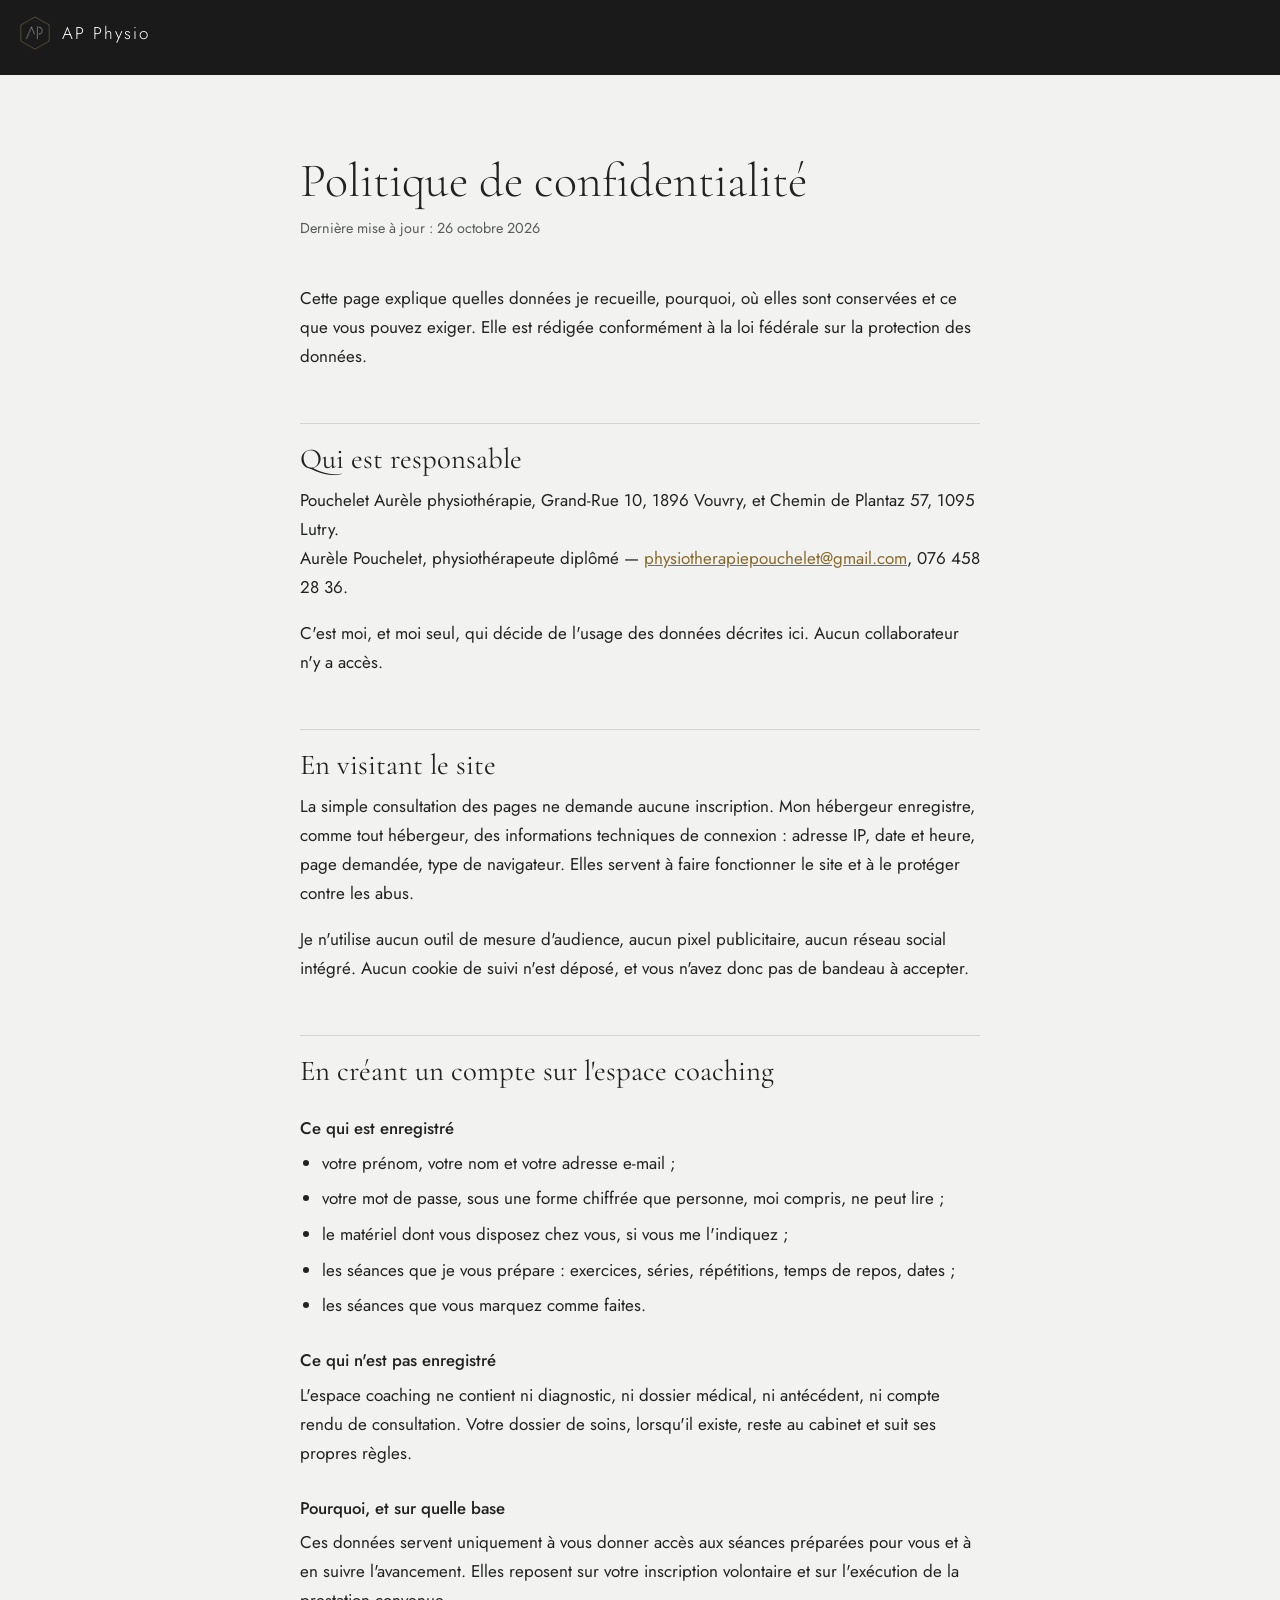
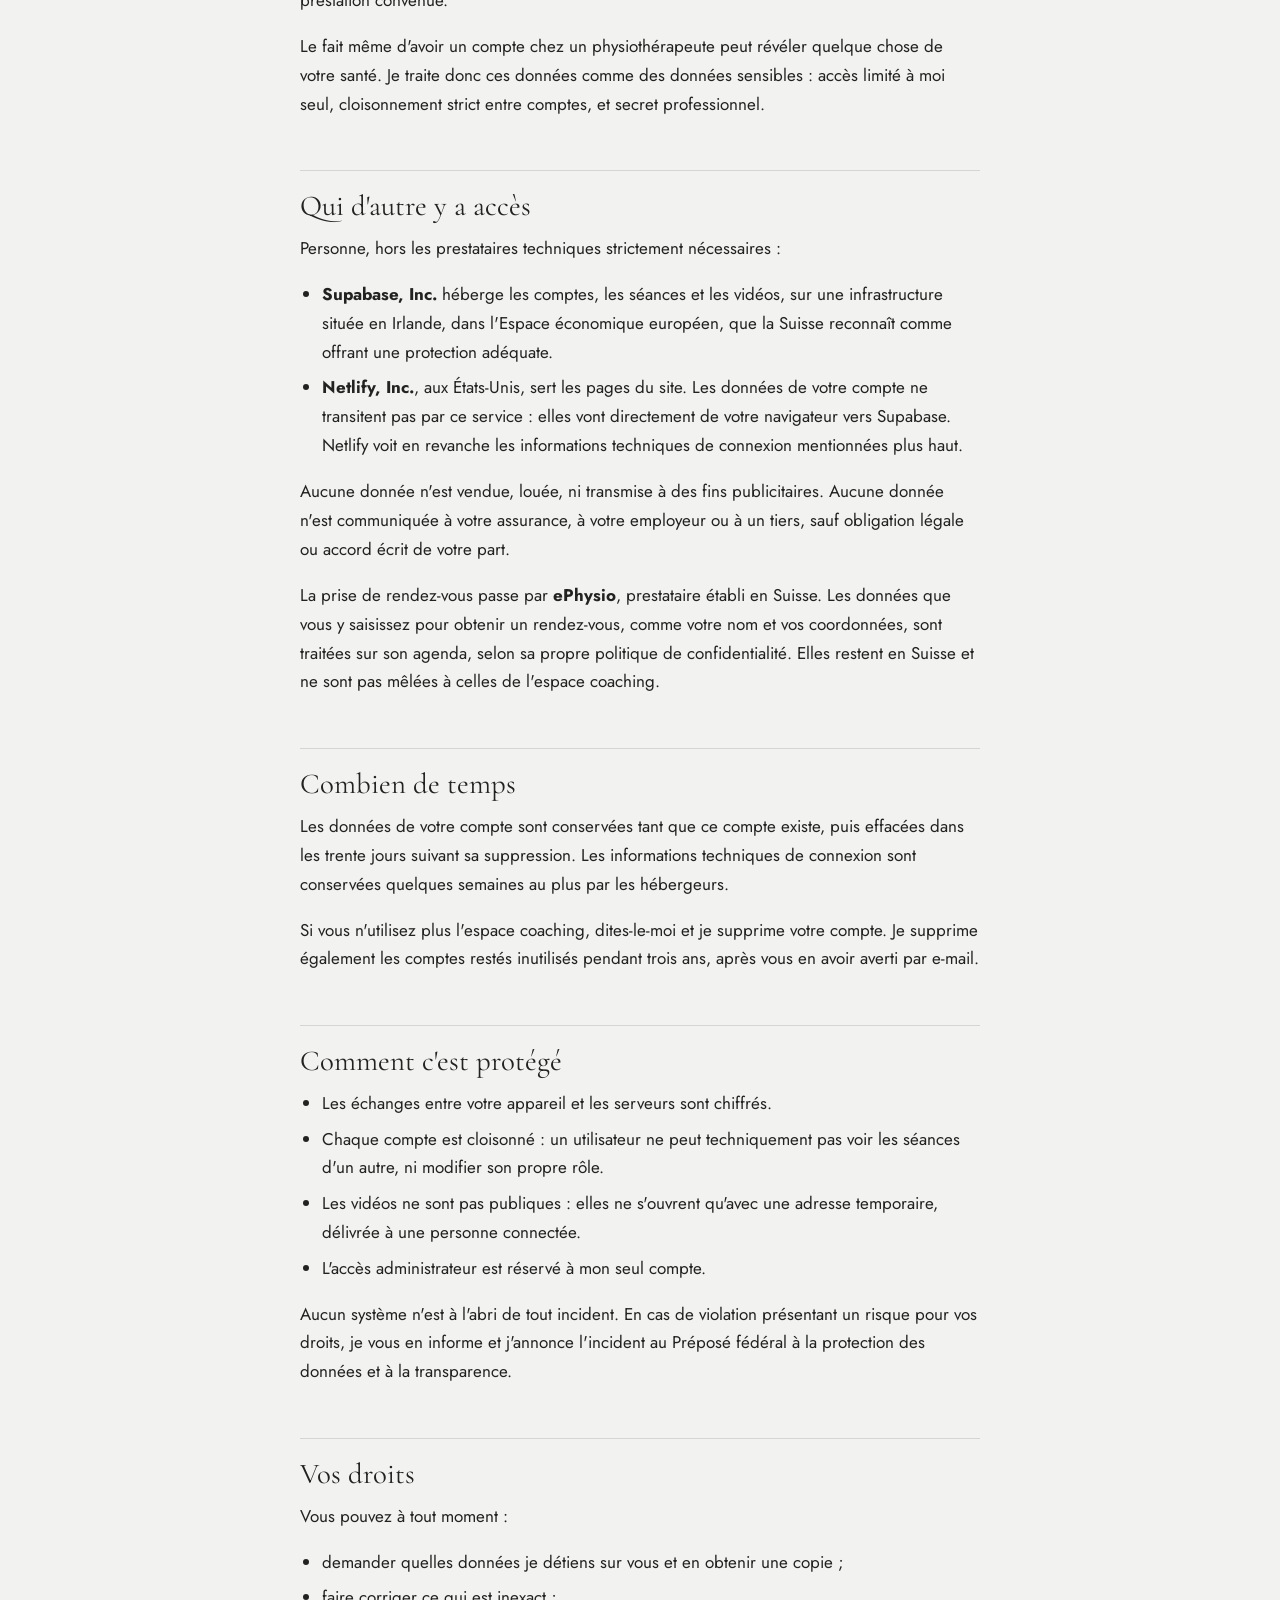
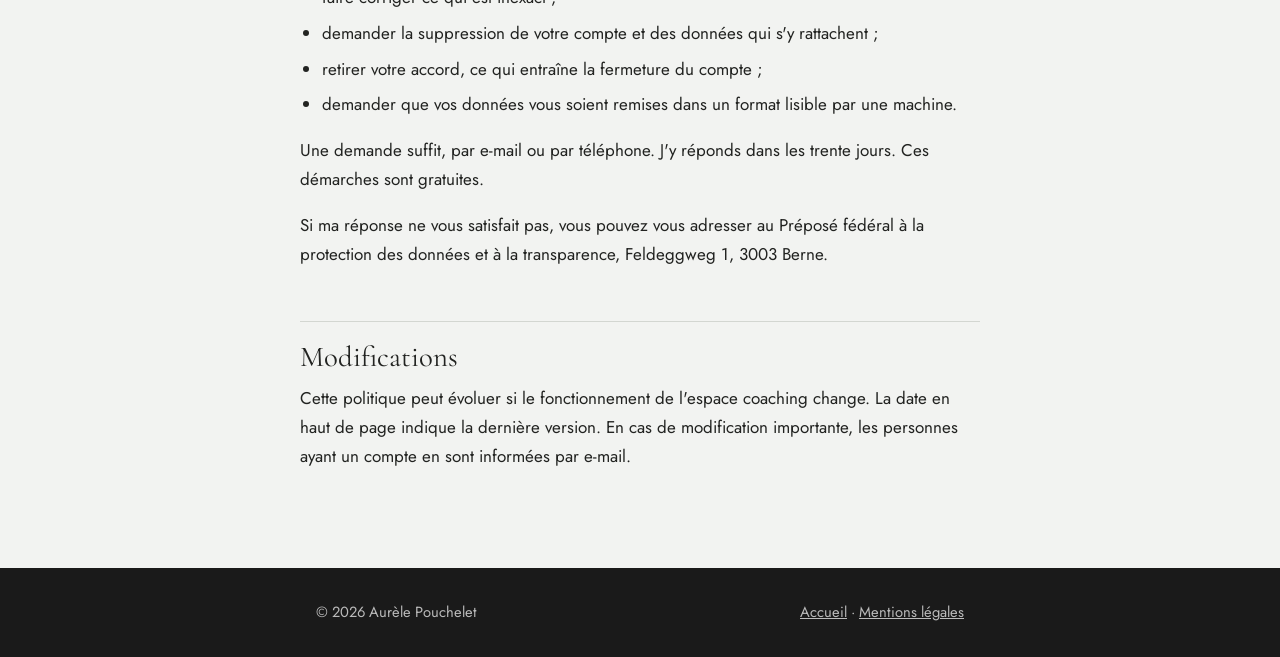
==== confidentialite/index.html @ 03f66639 "Nomme ePhysio comme prestataire de réservation Prestataire établi en Suisse : pas de transfert à l'é" ====
<!doctype html>
<html lang="fr">
<head>
<meta charset="utf-8">
<meta name="viewport" content="width=device-width,initial-scale=1,viewport-fit=cover">
<title>Politique de confidentialité — AP Physio</title>
<meta name="description" content="Comment les données personnelles sont traitées sur ap-physio.ch et dans l'espace coaching.">
<meta name="theme-color" content="#1a1a1a">
<link rel="icon" type="image/png" href="/assets/favicon.png">
<link rel="preconnect" href="https://fonts.googleapis.com">
<link rel="preconnect" href="https://fonts.gstatic.com" crossorigin>
<link rel="stylesheet" href="https://fonts.googleapis.com/css2?family=Cormorant+Garamond:wght@300;400;500&family=Jost:wght@200;300;400;500&display=swap">
<link rel="stylesheet" href="/assets/legal.css">
</head>
<body>

<header class="top">
  <a href="/"><img src="/assets/logo-ap-mini.png" alt="" width="30" height="34"><span>AP Physio</span></a>
</header>

<main>
  <h1>Politique de confidentialité</h1>
  <p class="maj">Dernière mise à jour : 26 octobre 2026</p>

  <p>Cette page explique quelles données je recueille, pourquoi, où elles sont conservées et ce que vous pouvez exiger. Elle est rédigée conformément à la loi fédérale sur la protection des données.</p>

  <h2>Qui est responsable</h2>
  <p>Pouchelet Aurèle physiothérapie, Grand-Rue 10, 1896 Vouvry, et Chemin de Plantaz 57, 1095 Lutry.<br>
  Aurèle Pouchelet, physiothérapeute diplômé — <a href="mailto:physiotherapiepouchelet@gmail.com">physiotherapiepouchelet@gmail.com</a>, 076 458 28 36.</p>
  <p>C'est moi, et moi seul, qui décide de l'usage des données décrites ici. Aucun collaborateur n'y a accès.</p>

  <h2>En visitant le site</h2>
  <p>La simple consultation des pages ne demande aucune inscription. Mon hébergeur enregistre, comme tout hébergeur, des informations techniques de connexion : adresse IP, date et heure, page demandée, type de navigateur. Elles servent à faire fonctionner le site et à le protéger contre les abus.</p>
  <p>Je n'utilise aucun outil de mesure d'audience, aucun pixel publicitaire, aucun réseau social intégré. Aucun cookie de suivi n'est déposé, et vous n'avez donc pas de bandeau à accepter.</p>

  <h2>En créant un compte sur l'espace coaching</h2>
  <h3>Ce qui est enregistré</h3>
  <ul>
    <li>votre prénom, votre nom et votre adresse e-mail ;</li>
    <li>votre mot de passe, sous une forme chiffrée que personne, moi compris, ne peut lire ;</li>
    <li>le matériel dont vous disposez chez vous, si vous me l'indiquez ;</li>
    <li>les séances que je vous prépare : exercices, séries, répétitions, temps de repos, dates ;</li>
    <li>les séances que vous marquez comme faites.</li>
  </ul>
  <h3>Ce qui n'est pas enregistré</h3>
  <p>L'espace coaching ne contient ni diagnostic, ni dossier médical, ni antécédent, ni compte rendu de consultation. Votre dossier de soins, lorsqu'il existe, reste au cabinet et suit ses propres règles.</p>
  <h3>Pourquoi, et sur quelle base</h3>
  <p>Ces données servent uniquement à vous donner accès aux séances préparées pour vous et à en suivre l'avancement. Elles reposent sur votre inscription volontaire et sur l'exécution de la prestation convenue.</p>
  <p>Le fait même d'avoir un compte chez un physiothérapeute peut révéler quelque chose de votre santé. Je traite donc ces données comme des données sensibles : accès limité à moi seul, cloisonnement strict entre comptes, et secret professionnel.</p>

  <h2>Qui d'autre y a accès</h2>
  <p>Personne, hors les prestataires techniques strictement nécessaires :</p>
  <ul>
    <li><strong>Supabase, Inc.</strong> héberge les comptes, les séances et les vidéos, sur une infrastructure située en Irlande, dans l'Espace économique européen, que la Suisse reconnaît comme offrant une protection adéquate.</li>
    <li><strong>Netlify, Inc.</strong>, aux États-Unis, sert les pages du site. Les données de votre compte ne transitent pas par ce service : elles vont directement de votre navigateur vers Supabase. Netlify voit en revanche les informations techniques de connexion mentionnées plus haut.</li>
  </ul>
  <p>Aucune donnée n'est vendue, louée, ni transmise à des fins publicitaires. Aucune donnée n'est communiquée à votre assurance, à votre employeur ou à un tiers, sauf obligation légale ou accord écrit de votre part.</p>
  <p>La prise de rendez-vous passe par <strong>ePhysio</strong>, prestataire établi en Suisse. Les données que vous y saisissez pour obtenir un rendez-vous, comme votre nom et vos coordonnées, sont traitées sur son agenda, selon sa propre politique de confidentialité. Elles restent en Suisse et ne sont pas mêlées à celles de l'espace coaching.</p>

  <h2>Combien de temps</h2>
  <p>Les données de votre compte sont conservées tant que ce compte existe, puis effacées dans les trente jours suivant sa suppression. Les informations techniques de connexion sont conservées quelques semaines au plus par les hébergeurs.</p>
  <p>Si vous n'utilisez plus l'espace coaching, dites-le-moi et je supprime votre compte. Je supprime également les comptes restés inutilisés pendant trois ans, après vous en avoir averti par e-mail.</p>

  <h2>Comment c'est protégé</h2>
  <ul>
    <li>Les échanges entre votre appareil et les serveurs sont chiffrés.</li>
    <li>Chaque compte est cloisonné : un utilisateur ne peut techniquement pas voir les séances d'un autre, ni modifier son propre rôle.</li>
    <li>Les vidéos ne sont pas publiques : elles ne s'ouvrent qu'avec une adresse temporaire, délivrée à une personne connectée.</li>
    <li>L'accès administrateur est réservé à mon seul compte.</li>
  </ul>
  <p>Aucun système n'est à l'abri de tout incident. En cas de violation présentant un risque pour vos droits, je vous en informe et j'annonce l'incident au Préposé fédéral à la protection des données et à la transparence.</p>

  <h2>Vos droits</h2>
  <p>Vous pouvez à tout moment :</p>
  <ul>
    <li>demander quelles données je détiens sur vous et en obtenir une copie ;</li>
    <li>faire corriger ce qui est inexact ;</li>
    <li>demander la suppression de votre compte et des données qui s'y rattachent ;</li>
    <li>retirer votre accord, ce qui entraîne la fermeture du compte ;</li>
    <li>demander que vos données vous soient remises dans un format lisible par une machine.</li>
  </ul>
  <p>Une demande suffit, par e-mail ou par téléphone. J'y réponds dans les trente jours. Ces démarches sont gratuites.</p>
  <p>Si ma réponse ne vous satisfait pas, vous pouvez vous adresser au Préposé fédéral à la protection des données et à la transparence, Feldeggweg 1, 3003 Berne.</p>

  <h2>Modifications</h2>
  <p>Cette politique peut évoluer si le fonctionnement de l'espace coaching change. La date en haut de page indique la dernière version. En cas de modification importante, les personnes ayant un compte en sont informées par e-mail.</p>
</main>

<footer>
  <div class="wrap">
    <span>© 2026 Aurèle Pouchelet</span>
    <span><a href="/">Accueil</a> · <a href="/mentions-legales/">Mentions légales</a></span>
  </div>
</footer>

</body>
</html>
---- assets/legal.css ----
/* Pages légales : même identité que le site, mise en page d'un document
   qui se lit en continu plutôt que d'une page de présentation. */
:root {
  --ink: #1a1a1a;
  --gold: #c9a45c;
  --gold-text: #8a6a2b;
  --paper: #f2f3f1;
  --text: #222321;
  --muted: #595c57;
  --line: #d3d6d1;
  --font: 'Jost', Futura, 'Century Gothic', 'Trebuchet MS', sans-serif;
  --display: 'Cormorant Garamond', 'Iowan Old Style', Garamond, 'Times New Roman', serif;
  --gutter-l: max(20px, env(safe-area-inset-left, 0px));
  --gutter-r: max(20px, env(safe-area-inset-right, 0px));
  color-scheme: light;
}
* { box-sizing: border-box; }
body {
  margin: 0; background: var(--paper); color: var(--text);
  font-family: var(--font); font-size: 1.0625rem; line-height: 1.7;
  -webkit-font-smoothing: antialiased;
}
img { max-width: 100%; display: block; }
a { color: var(--gold-text); }
a:focus-visible { outline: 2px solid var(--gold); outline-offset: 4px; }

.top {
  background: var(--ink); color: #fff;
  padding-top: calc(16px + env(safe-area-inset-top, 0px)); padding-bottom: 16px;
  padding-left: var(--gutter-l); padding-right: var(--gutter-r);
}
.top a { display: inline-flex; align-items: center; gap: 12px; color: #fff;
  text-decoration: none; font-weight: 300; letter-spacing: .12em; }
.top img { width: 30px; }

main {
  width: 100%; max-width: 72ch; margin-inline: auto;
  padding-left: var(--gutter-l); padding-right: var(--gutter-r);
  padding-block: clamp(40px, 7vw, 80px);
}
h1 { font-family: var(--display); font-weight: 300; font-size: clamp(2.1rem, 6vw, 3rem);
  line-height: 1.1; margin: 0 0 8px; text-wrap: balance; }
.maj { color: var(--muted); font-size: .9rem; margin: 0 0 clamp(28px, 5vw, 44px); }
h2 { font-family: var(--display); font-weight: 400; font-size: clamp(1.4rem, 3.2vw, 1.8rem);
  line-height: 1.2; margin: clamp(36px, 5vw, 52px) 0 10px; text-wrap: balance;
  padding-top: 18px; border-top: 1px solid var(--line); }
h3 { font-size: 1.05rem; font-weight: 500; margin: 26px 0 6px; }
p, ul, ol { margin: 0 0 1em; }
ul, ol { padding-left: 1.3em; }
li { margin-bottom: .4em; }
dl.ident { display: grid; grid-template-columns: minmax(0, 13rem) minmax(0, 1fr);
  gap: 10px 24px; margin: 0 0 1em; }
dl.ident dt { color: var(--muted); font-size: .9rem; }
dl.ident dd { margin: 0; }
@media (max-width: 560px) { dl.ident { grid-template-columns: minmax(0, 1fr); gap: 2px 0; }
  dl.ident dd { margin-bottom: 12px; } }
.note { border-left: 2px solid var(--gold); padding: 2px 0 2px 18px; color: var(--muted); }

footer { background: var(--ink); color: rgba(255,255,255,.7);
  padding-block: 32px; padding-bottom: calc(32px + env(safe-area-inset-bottom, 0px));
  padding-left: var(--gutter-l); padding-right: var(--gutter-r); font-size: .92rem; }
footer .wrap { width: 100%; max-width: 72ch; margin-inline: auto;
  display: flex; gap: 16px; flex-wrap: wrap; justify-content: space-between; }
footer a { color: rgba(255,255,255,.7); }
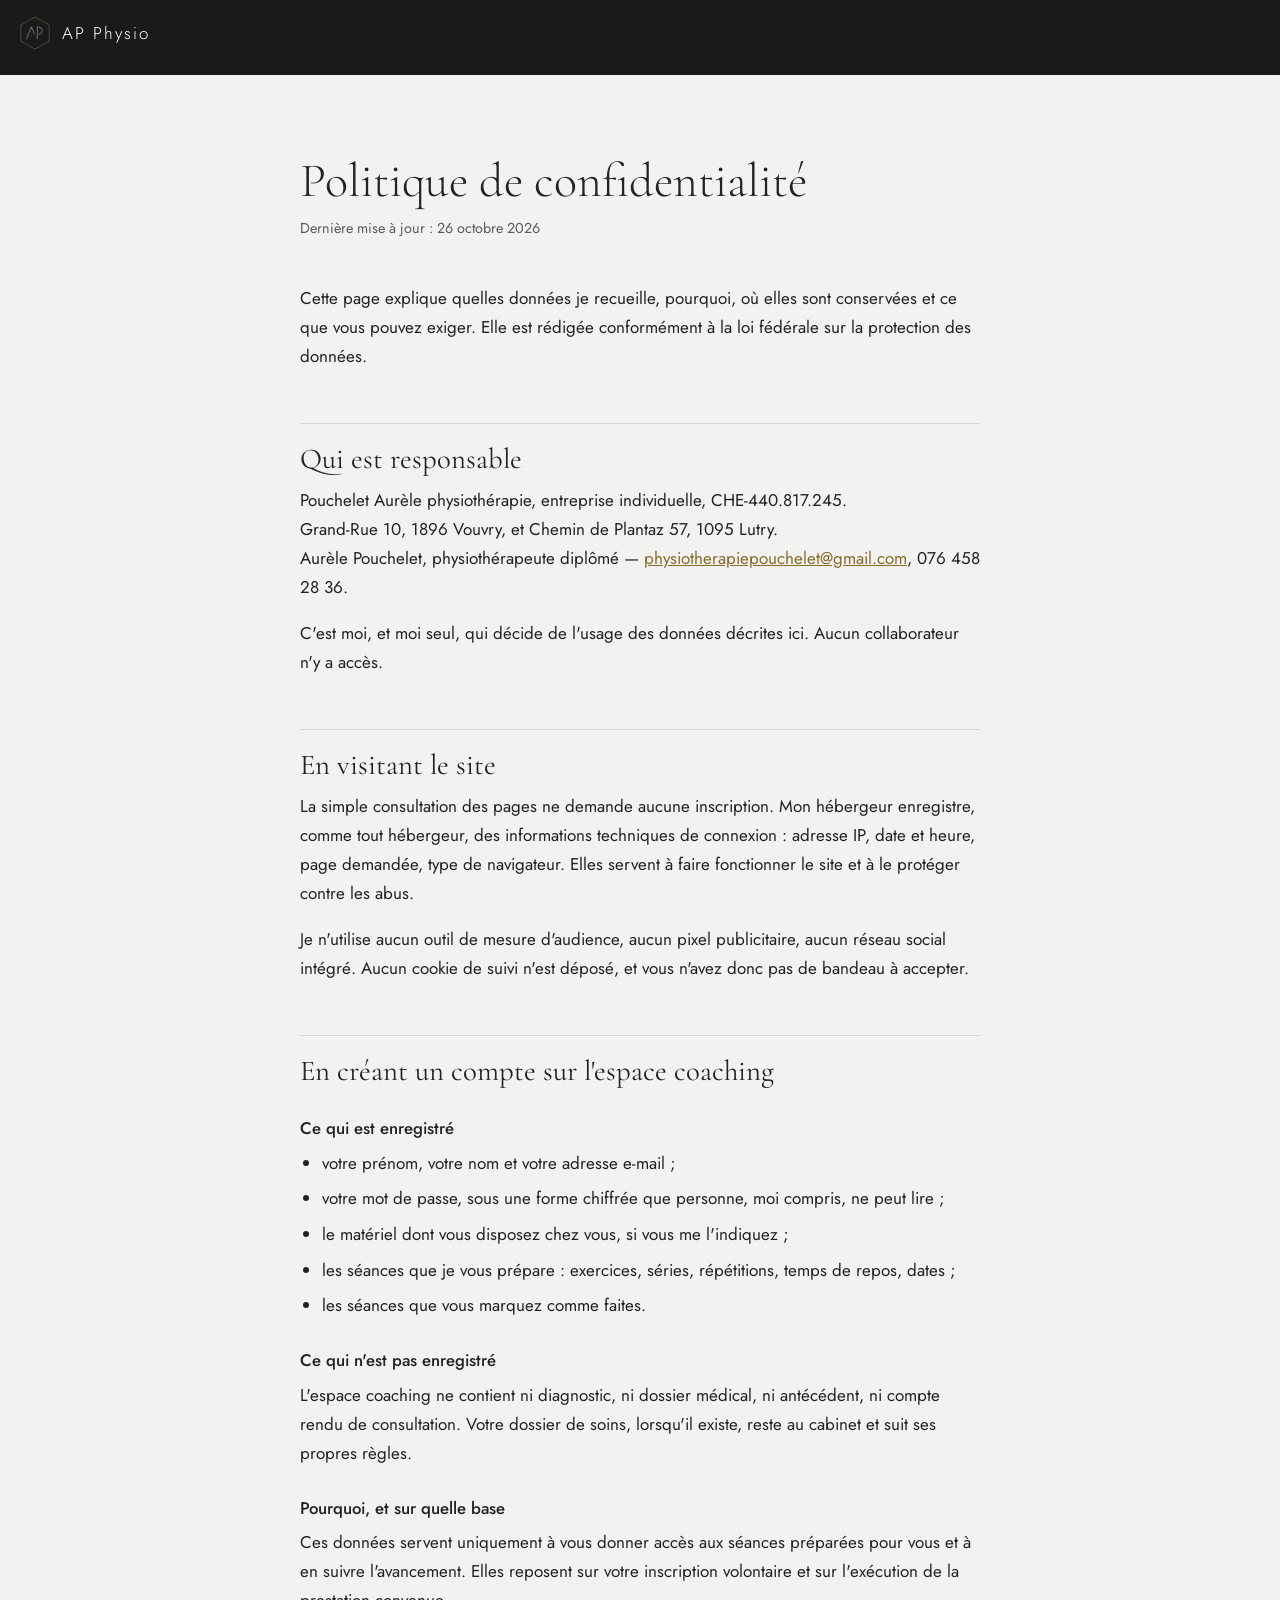
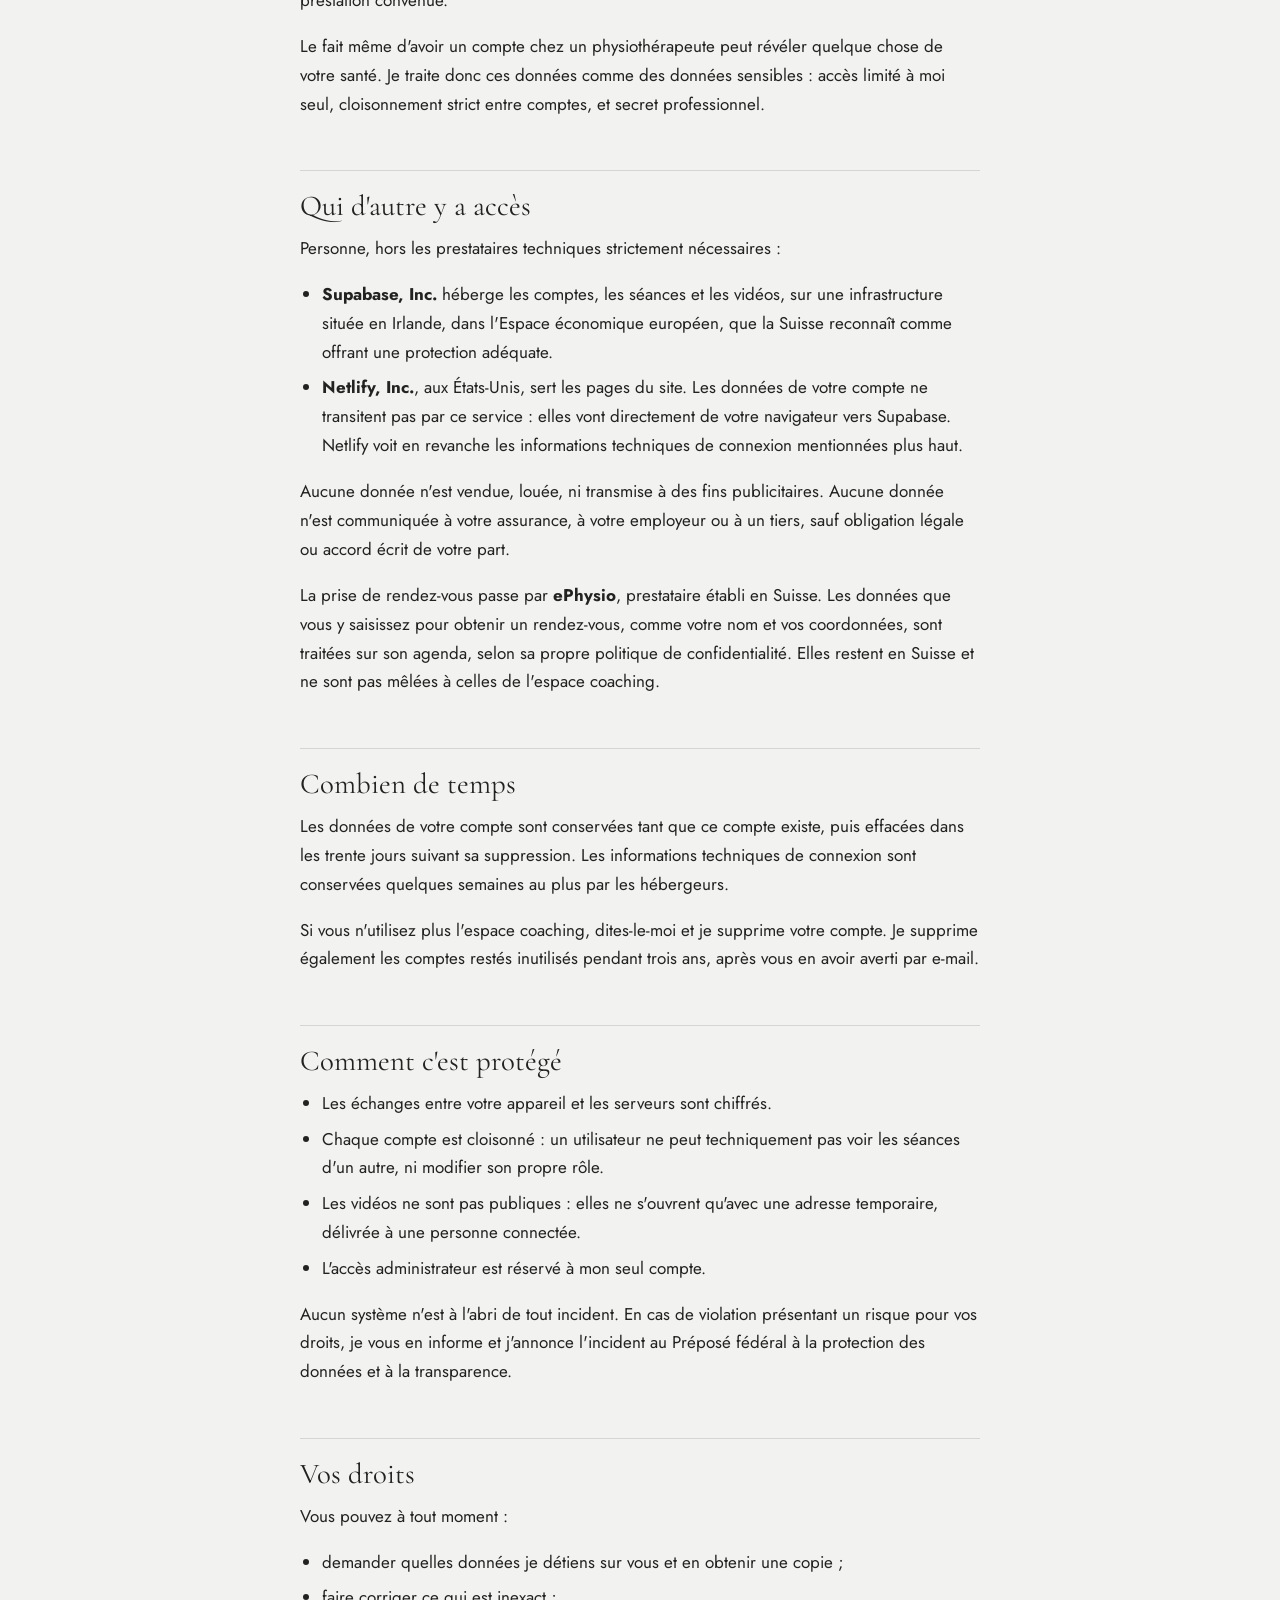
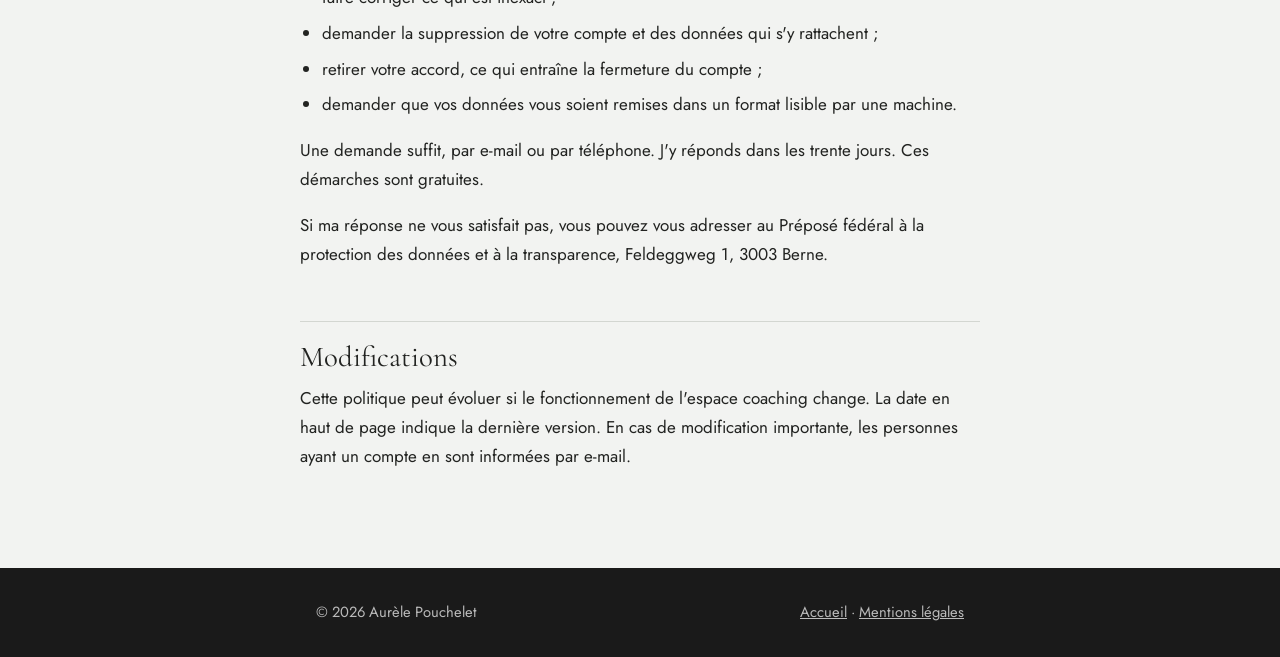
==== commit b6131740: "Ajoute la forme juridique et le numéro IDE Entreprise individuelle, CHE-440.817.245, dans les mentio" ====
--- a/confidentialite/index.html
+++ b/confidentialite/index.html
@@ -25,7 +25,8 @@
   <p>Cette page explique quelles données je recueille, pourquoi, où elles sont conservées et ce que vous pouvez exiger. Elle est rédigée conformément à la loi fédérale sur la protection des données.</p>
 
   <h2>Qui est responsable</h2>
-  <p>Pouchelet Aurèle physiothérapie, Grand-Rue 10, 1896 Vouvry, et Chemin de Plantaz 57, 1095 Lutry.<br>
+  <p>Pouchelet Aurèle physiothérapie, entreprise individuelle, CHE-440.817.245.<br>
+  Grand-Rue 10, 1896 Vouvry, et Chemin de Plantaz 57, 1095 Lutry.<br>
   Aurèle Pouchelet, physiothérapeute diplômé — <a href="mailto:physiotherapiepouchelet@gmail.com">physiotherapiepouchelet@gmail.com</a>, 076 458 28 36.</p>
   <p>C'est moi, et moi seul, qui décide de l'usage des données décrites ici. Aucun collaborateur n'y a accès.</p>
 
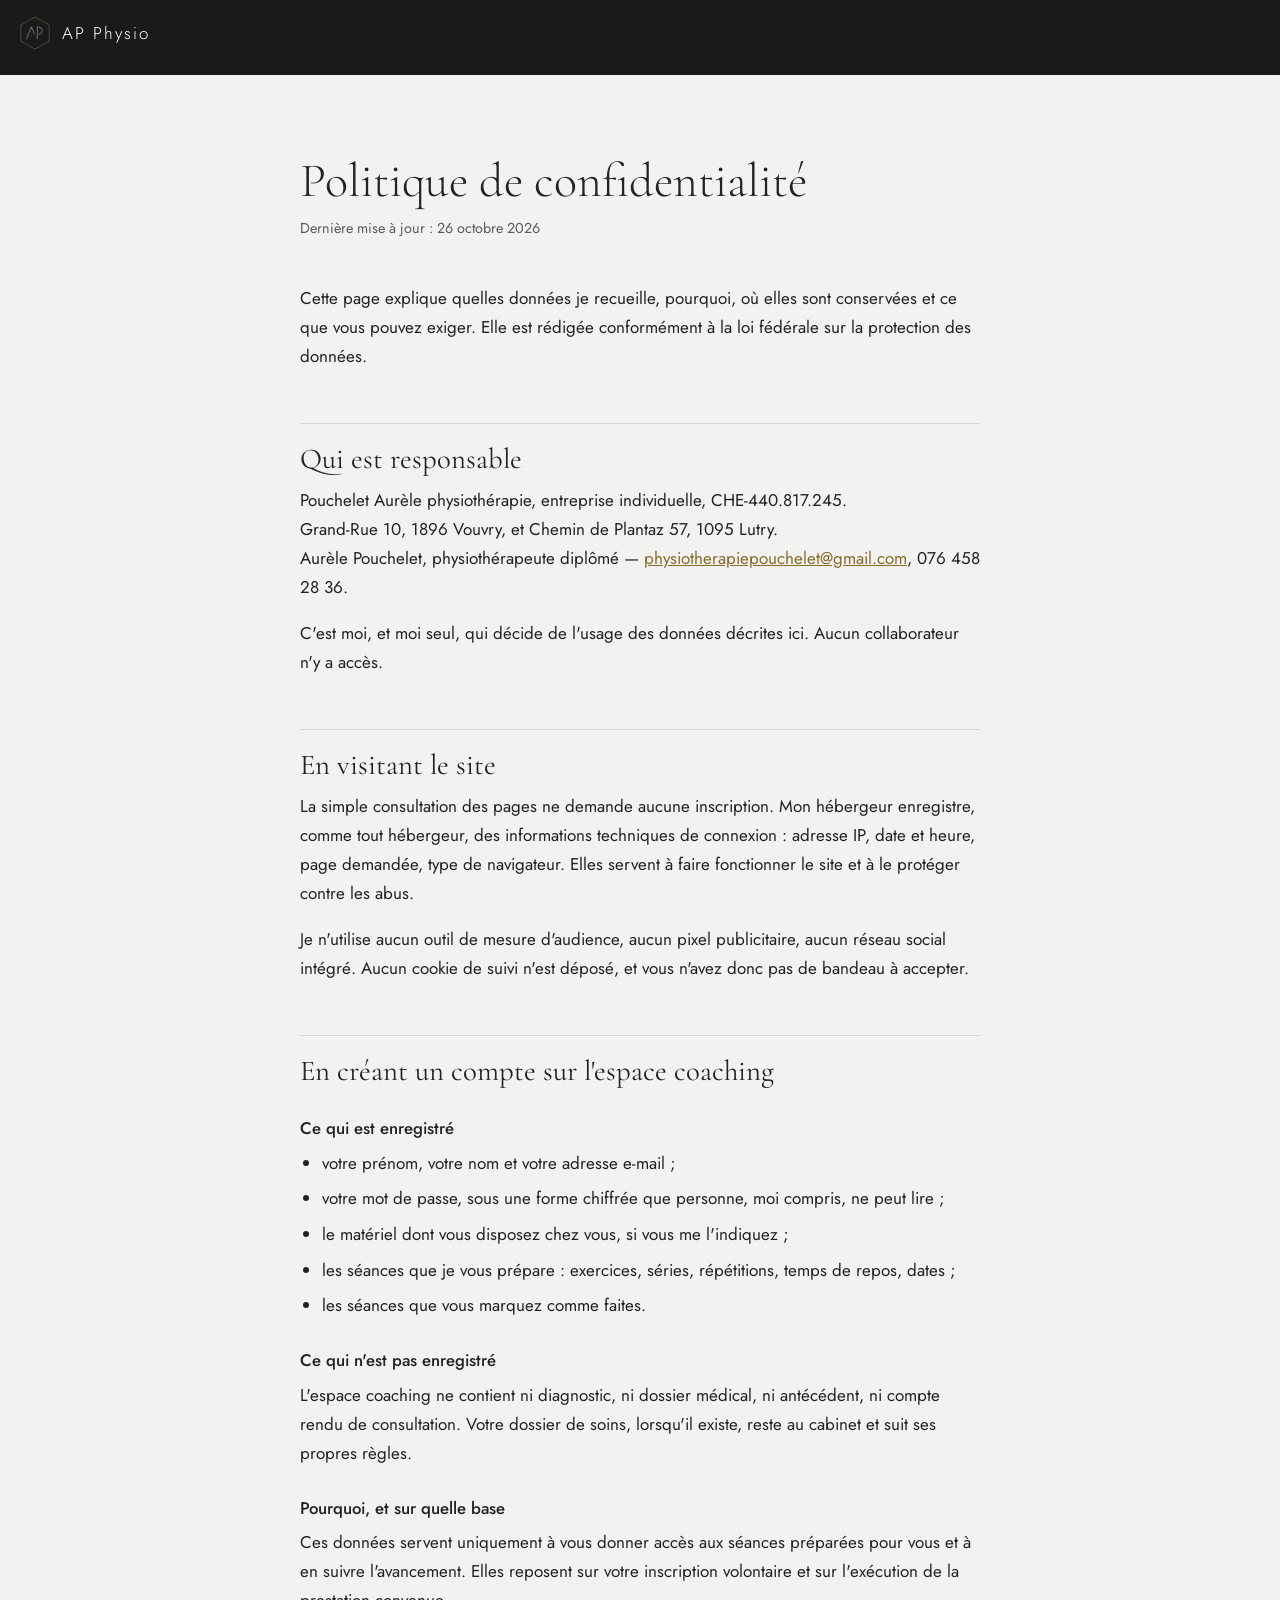
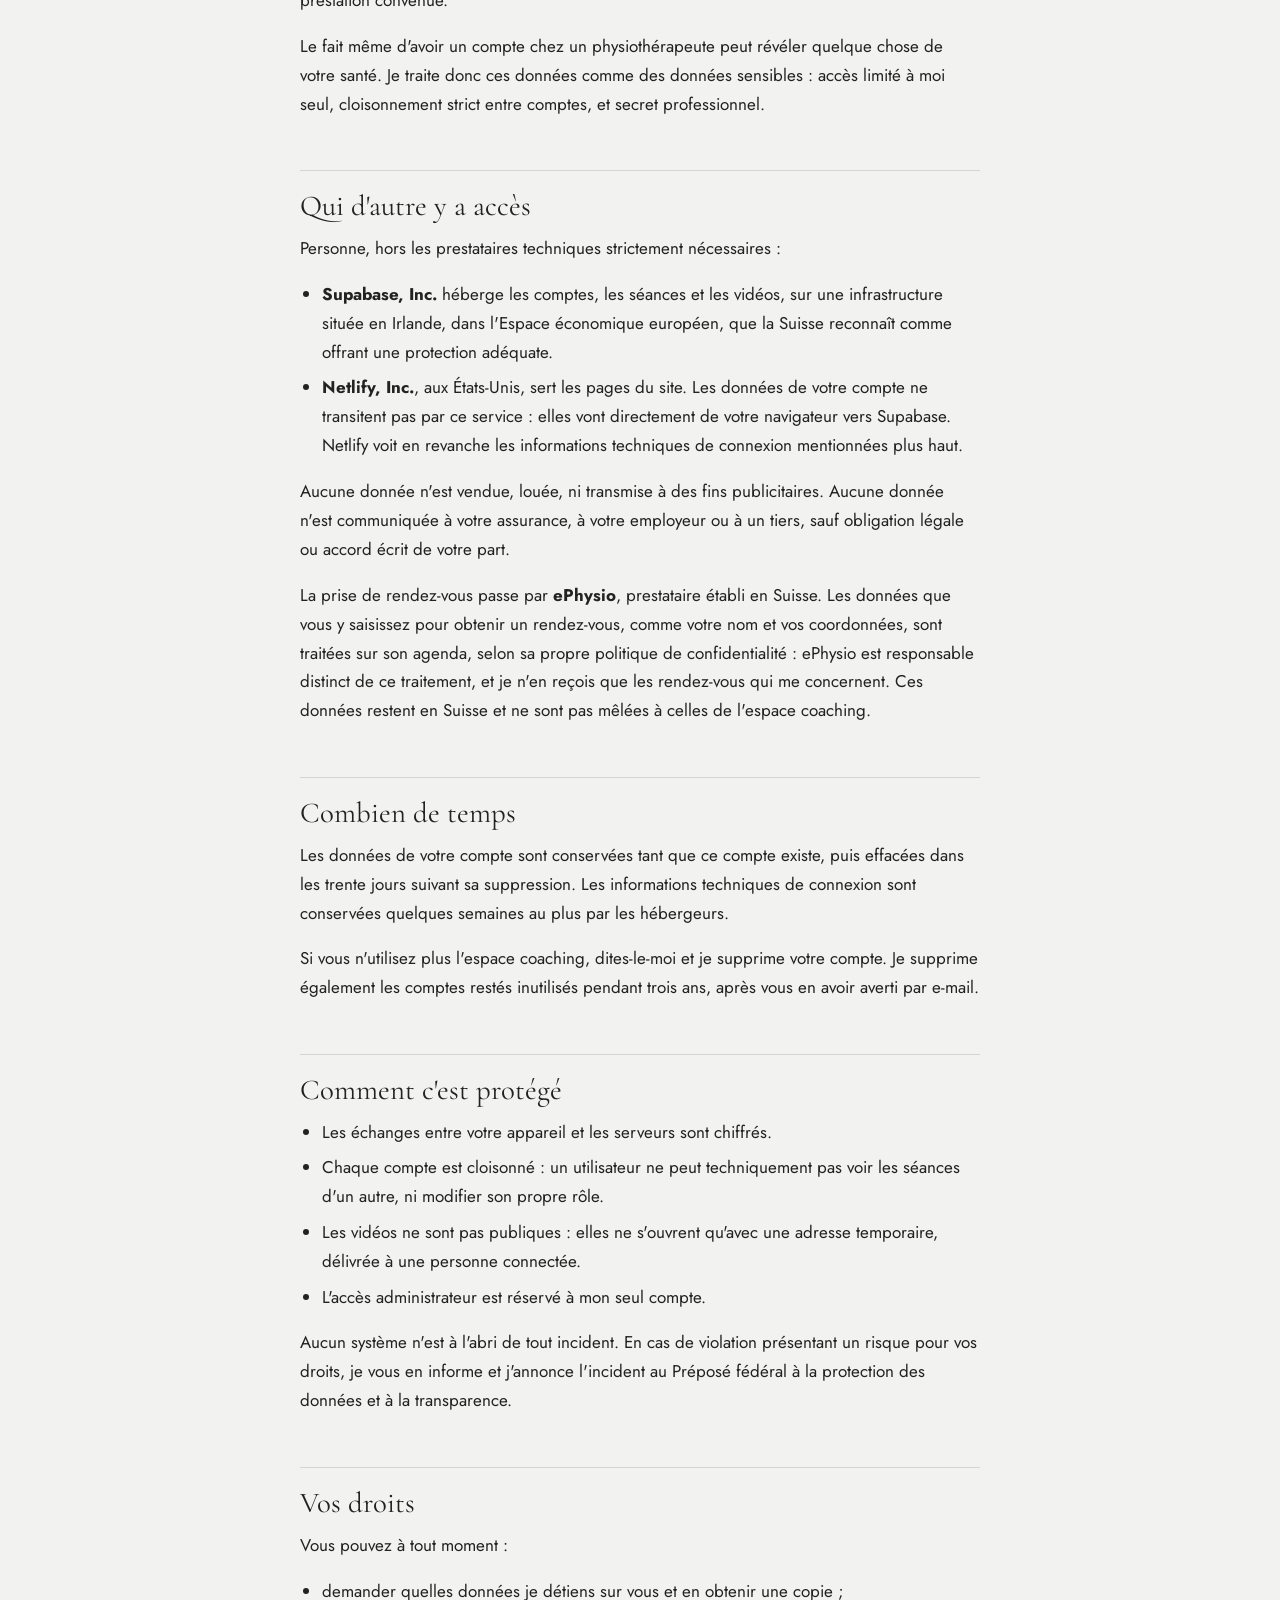
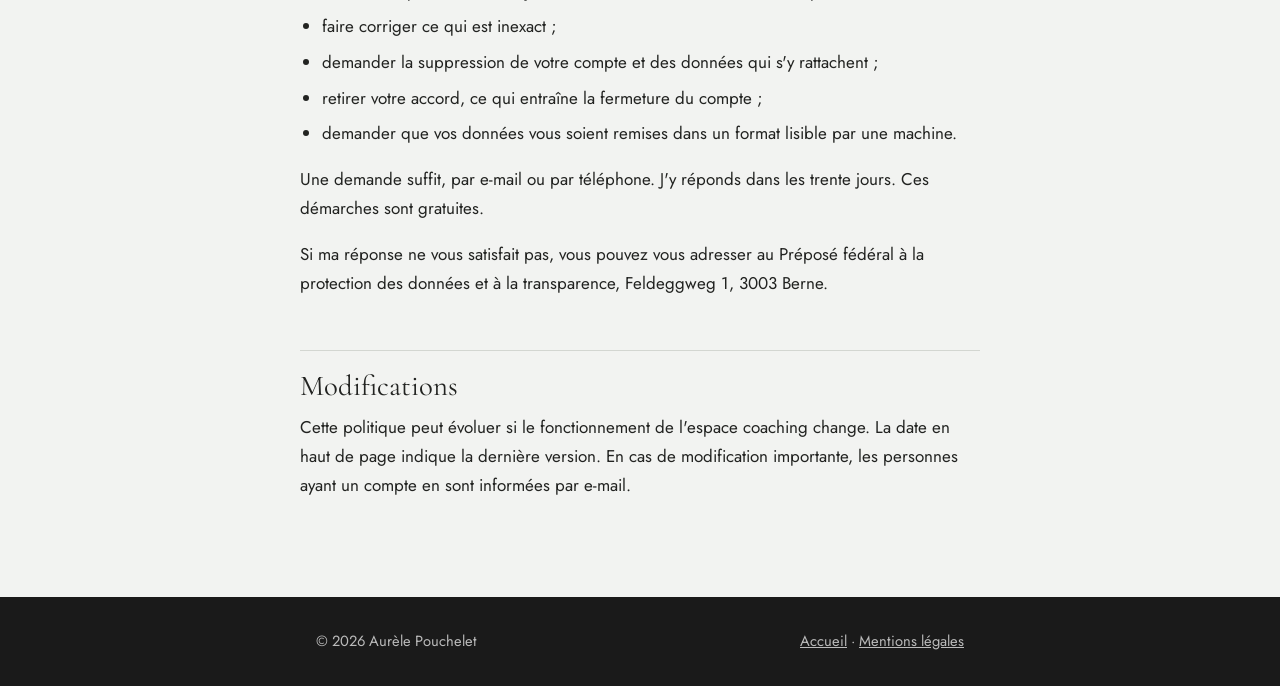
==== commit d9a2ff84: "ePhysio est responsable distinct Pas de contrat de sous-traitance à conclure : ePhysio décide lui-mê" ====
--- a/confidentialite/index.html
+++ b/confidentialite/index.html
@@ -56,7 +56,7 @@
     <li><strong>Netlify, Inc.</strong>, aux États-Unis, sert les pages du site. Les données de votre compte ne transitent pas par ce service : elles vont directement de votre navigateur vers Supabase. Netlify voit en revanche les informations techniques de connexion mentionnées plus haut.</li>
   </ul>
   <p>Aucune donnée n'est vendue, louée, ni transmise à des fins publicitaires. Aucune donnée n'est communiquée à votre assurance, à votre employeur ou à un tiers, sauf obligation légale ou accord écrit de votre part.</p>
-  <p>La prise de rendez-vous passe par <strong>ePhysio</strong>, prestataire établi en Suisse. Les données que vous y saisissez pour obtenir un rendez-vous, comme votre nom et vos coordonnées, sont traitées sur son agenda, selon sa propre politique de confidentialité. Elles restent en Suisse et ne sont pas mêlées à celles de l'espace coaching.</p>
+  <p>La prise de rendez-vous passe par <strong>ePhysio</strong>, prestataire établi en Suisse. Les données que vous y saisissez pour obtenir un rendez-vous, comme votre nom et vos coordonnées, sont traitées sur son agenda, selon sa propre politique de confidentialité : ePhysio est responsable distinct de ce traitement, et je n'en reçois que les rendez-vous qui me concernent. Ces données restent en Suisse et ne sont pas mêlées à celles de l'espace coaching.</p>
 
   <h2>Combien de temps</h2>
   <p>Les données de votre compte sont conservées tant que ce compte existe, puis effacées dans les trente jours suivant sa suppression. Les informations techniques de connexion sont conservées quelques semaines au plus par les hébergeurs.</p>
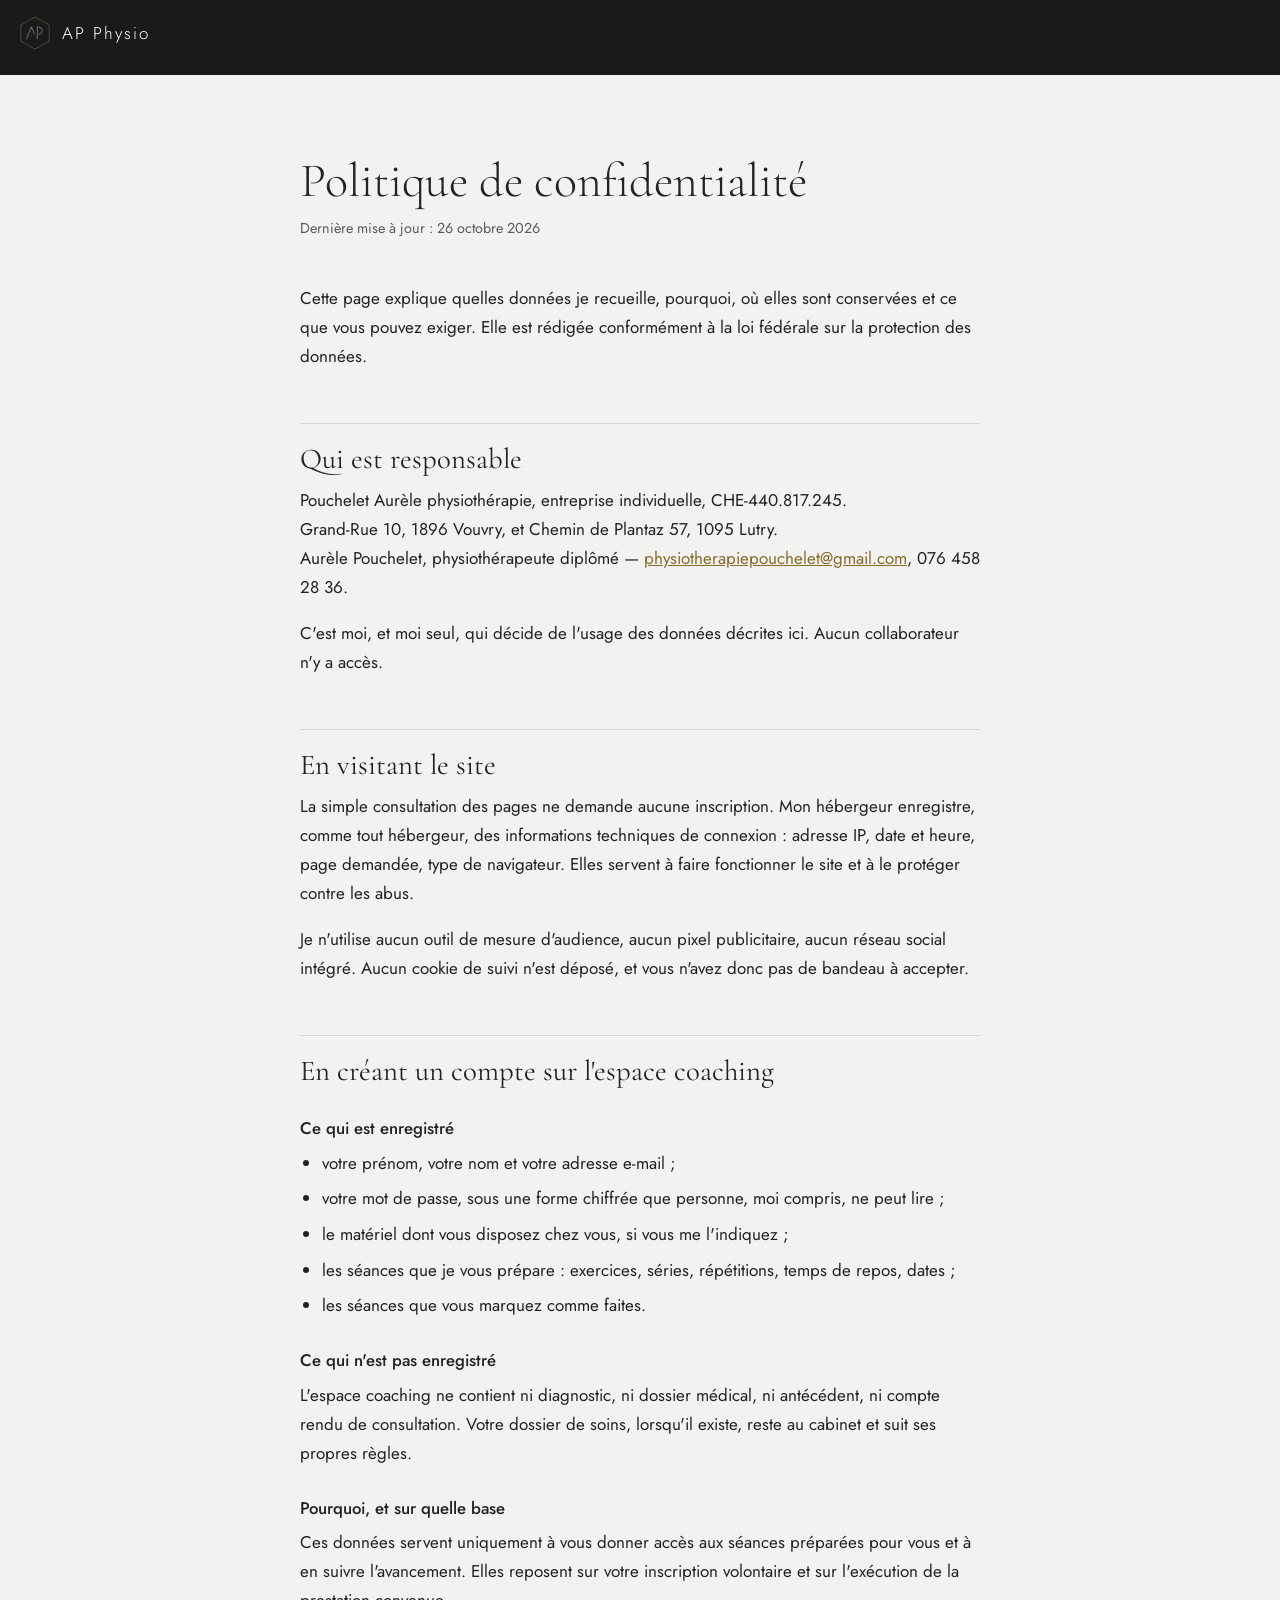
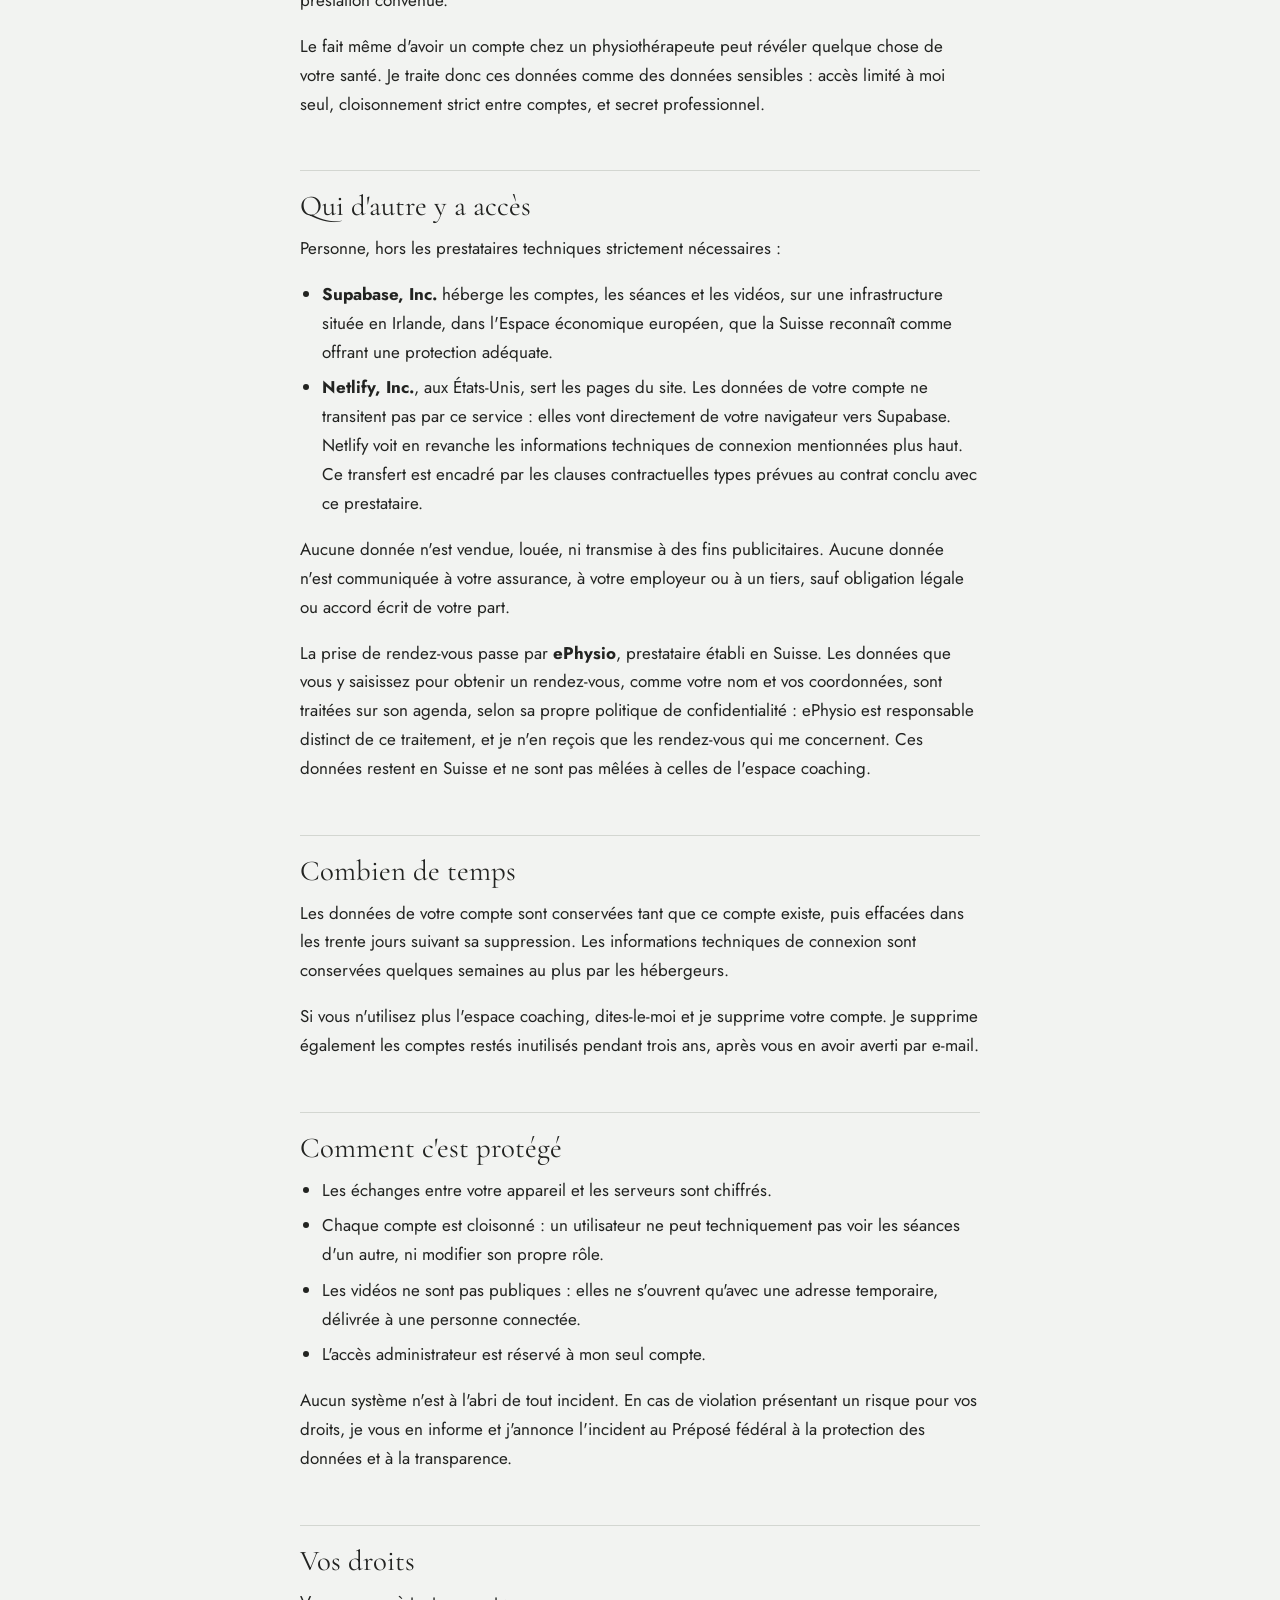
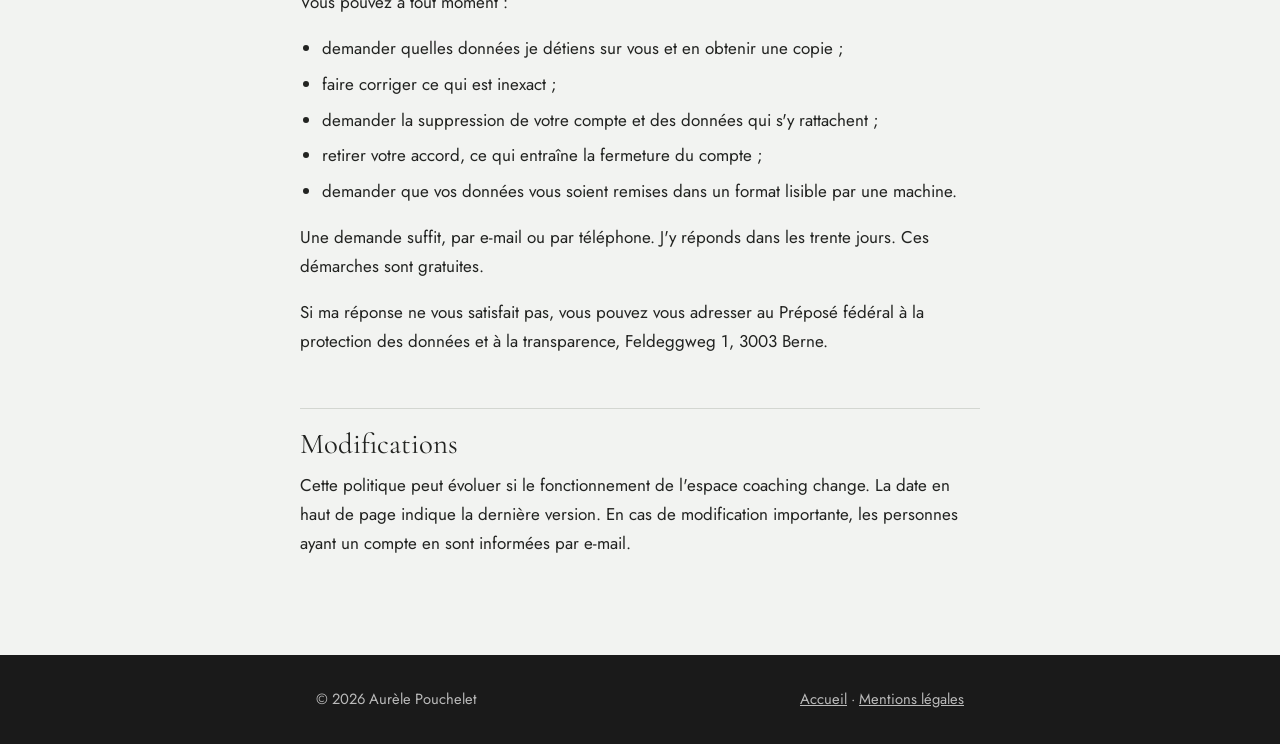
==== commit 8e85d87d: "Documente la base du transfert vers Netlify Clauses contractuelles types du contrat de traitement de" ====
--- a/confidentialite/index.html
+++ b/confidentialite/index.html
@@ -53,7 +53,7 @@
   <p>Personne, hors les prestataires techniques strictement nécessaires :</p>
   <ul>
     <li><strong>Supabase, Inc.</strong> héberge les comptes, les séances et les vidéos, sur une infrastructure située en Irlande, dans l'Espace économique européen, que la Suisse reconnaît comme offrant une protection adéquate.</li>
-    <li><strong>Netlify, Inc.</strong>, aux États-Unis, sert les pages du site. Les données de votre compte ne transitent pas par ce service : elles vont directement de votre navigateur vers Supabase. Netlify voit en revanche les informations techniques de connexion mentionnées plus haut.</li>
+    <li><strong>Netlify, Inc.</strong>, aux États-Unis, sert les pages du site. Les données de votre compte ne transitent pas par ce service : elles vont directement de votre navigateur vers Supabase. Netlify voit en revanche les informations techniques de connexion mentionnées plus haut. Ce transfert est encadré par les clauses contractuelles types prévues au contrat conclu avec ce prestataire.</li>
   </ul>
   <p>Aucune donnée n'est vendue, louée, ni transmise à des fins publicitaires. Aucune donnée n'est communiquée à votre assurance, à votre employeur ou à un tiers, sauf obligation légale ou accord écrit de votre part.</p>
   <p>La prise de rendez-vous passe par <strong>ePhysio</strong>, prestataire établi en Suisse. Les données que vous y saisissez pour obtenir un rendez-vous, comme votre nom et vos coordonnées, sont traitées sur son agenda, selon sa propre politique de confidentialité : ePhysio est responsable distinct de ce traitement, et je n'en reçois que les rendez-vous qui me concernent. Ces données restent en Suisse et ne sont pas mêlées à celles de l'espace coaching.</p>
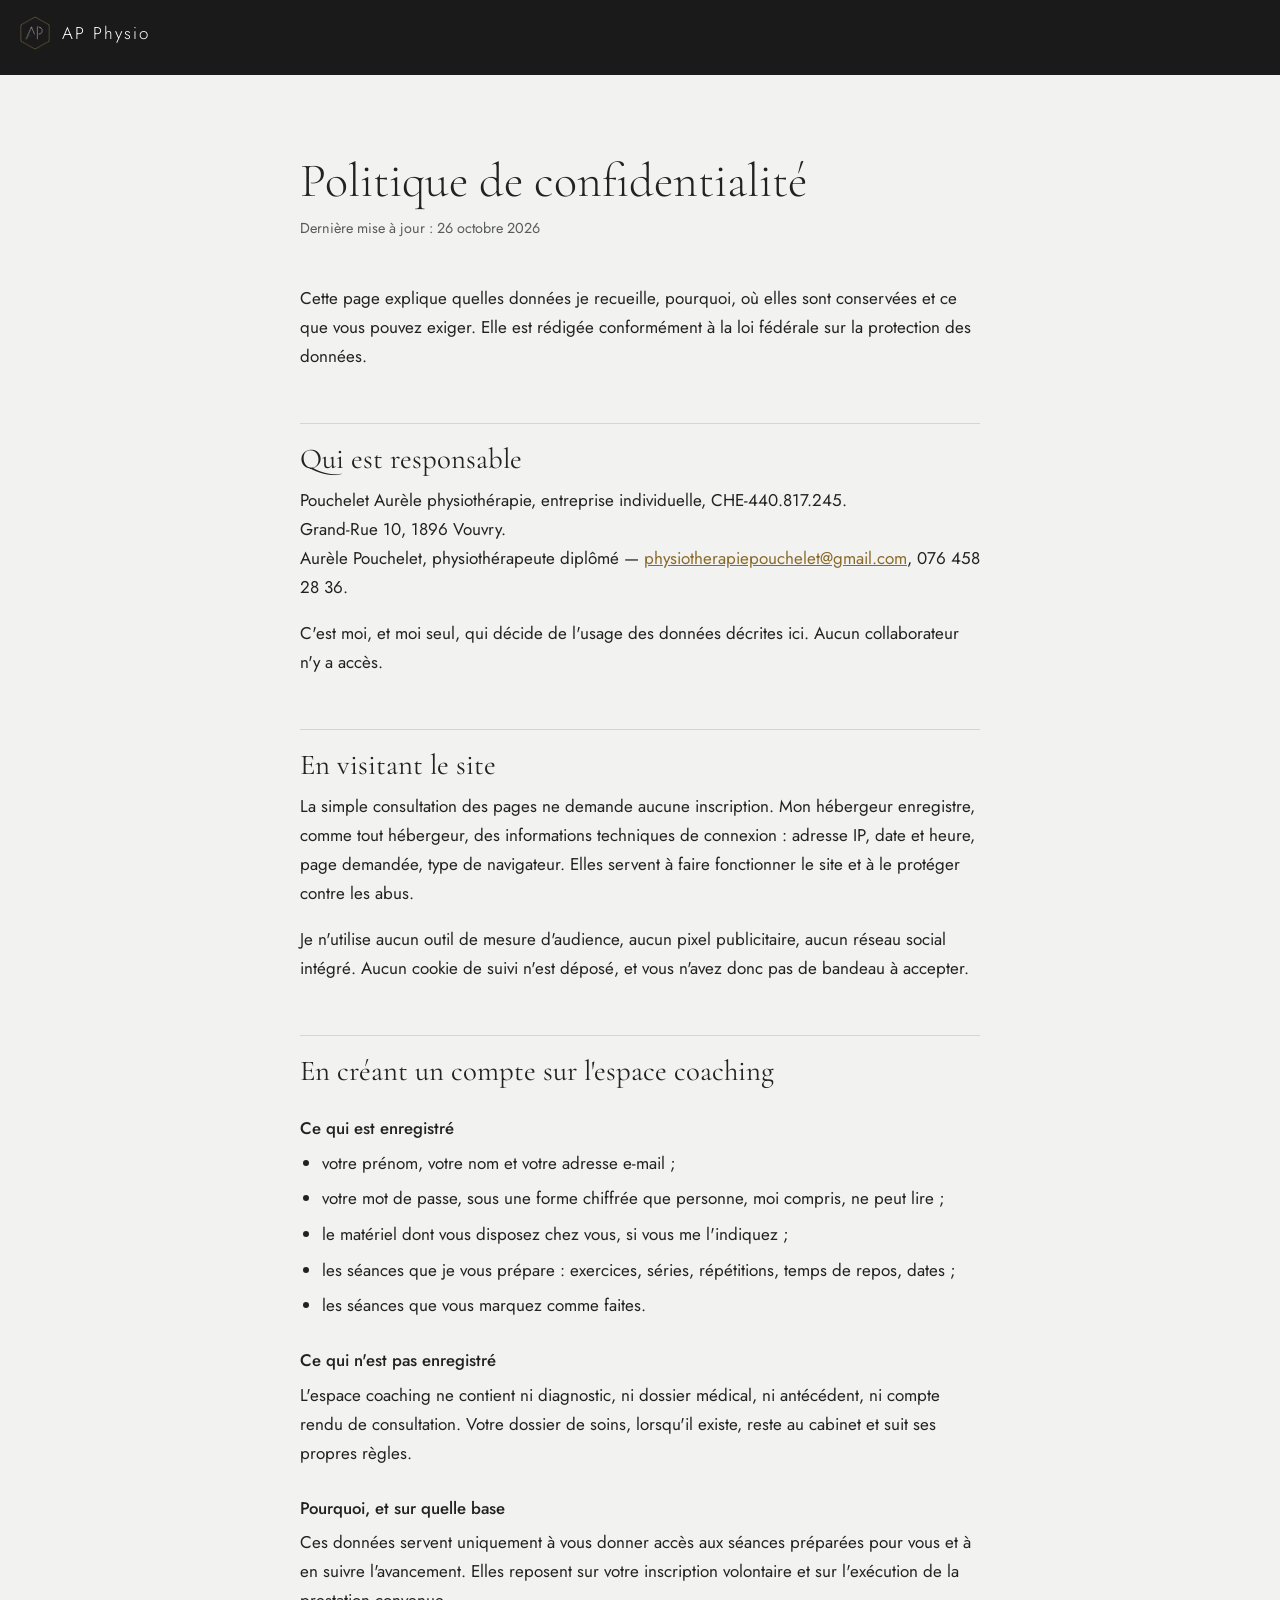
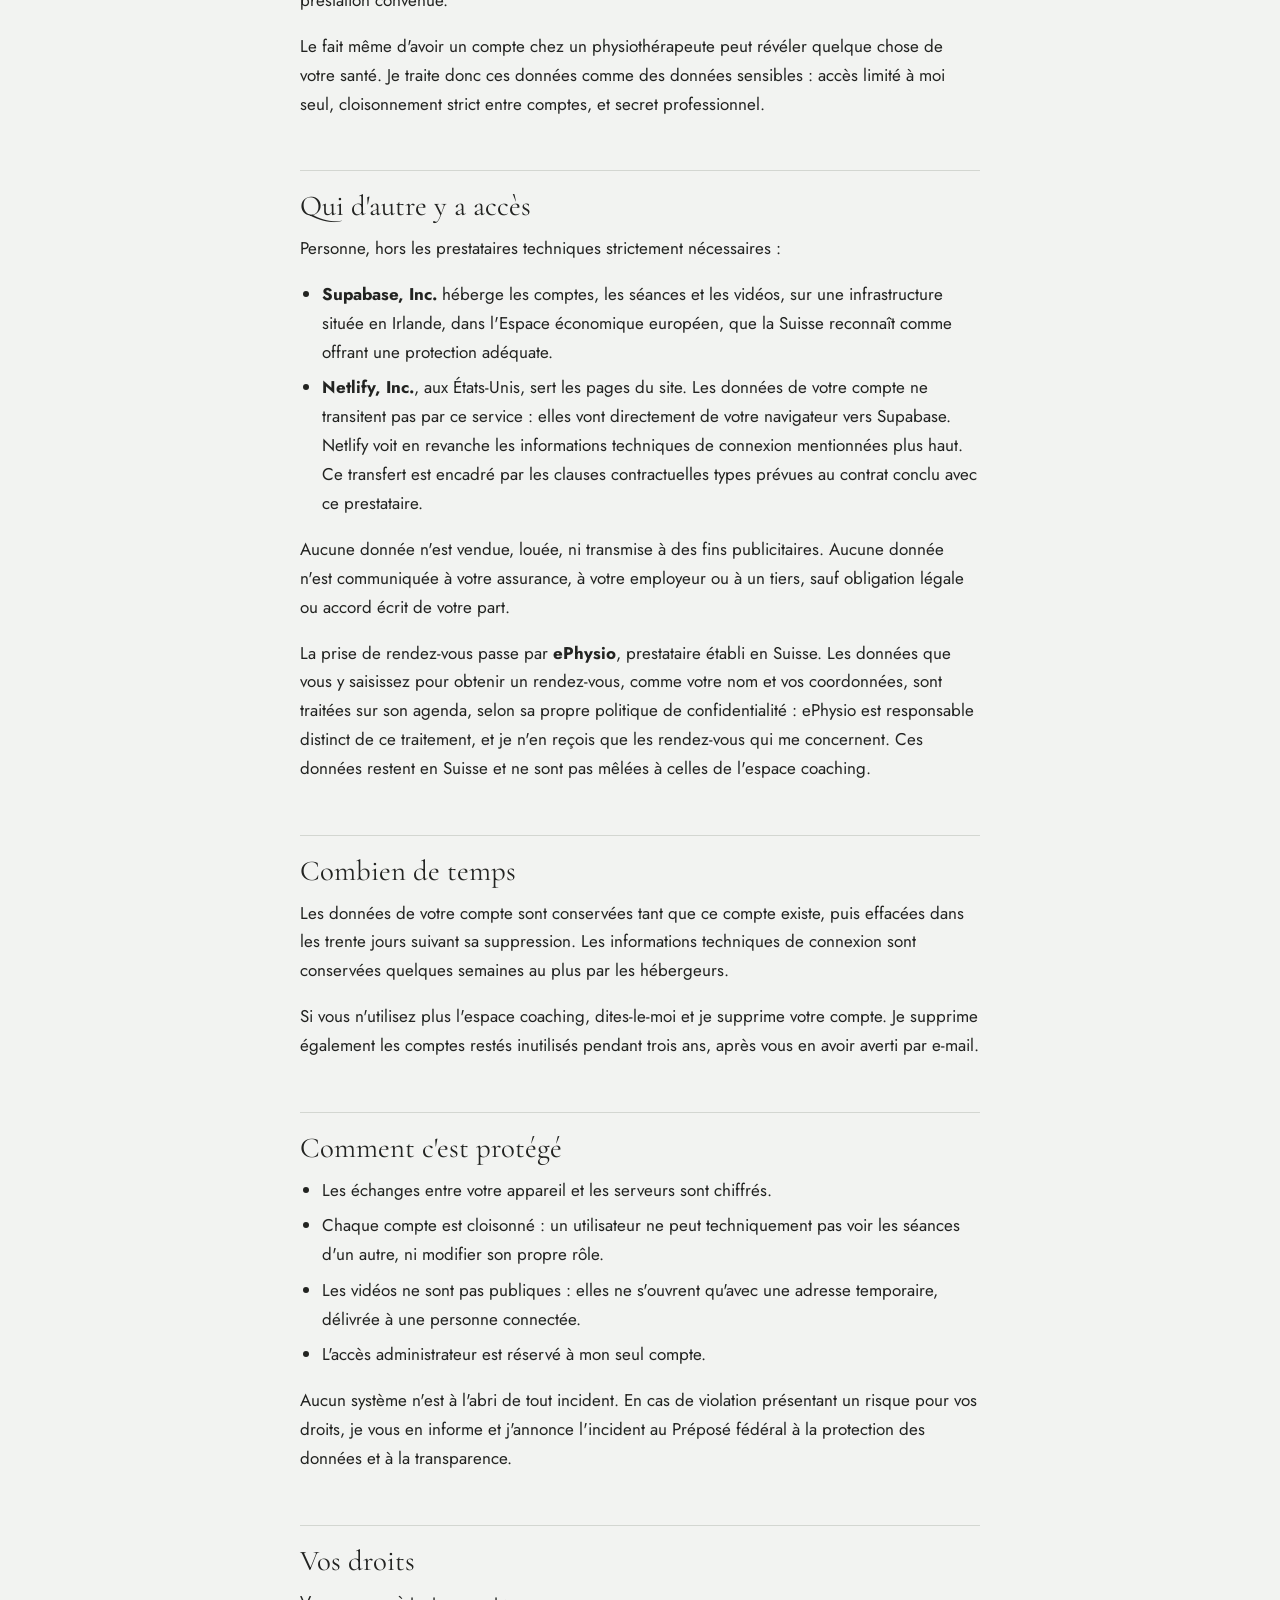
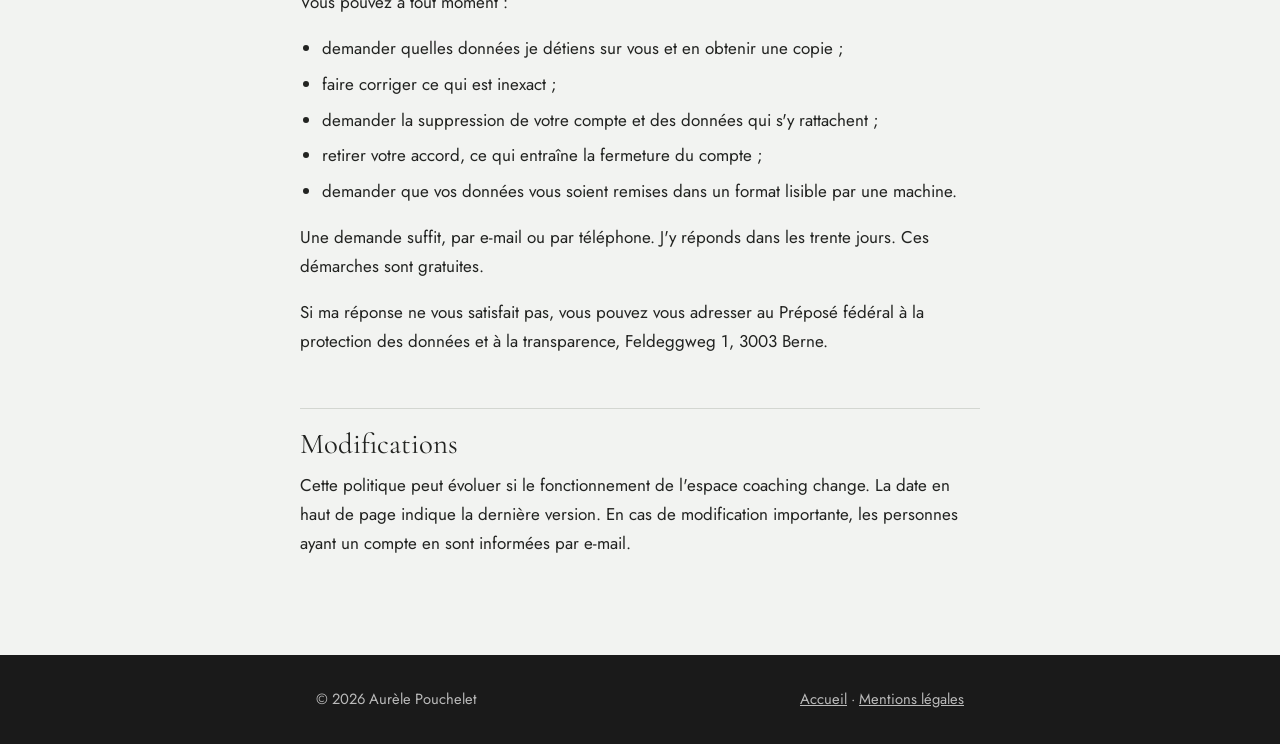
==== commit 97aa3ce1: "Retire Lutry des pages légales et du registre Une seule adresse : Grand-Rue 10, 1896 Vouvry. L'autor" ====
--- a/confidentialite/index.html
+++ b/confidentialite/index.html
@@ -26,7 +26,7 @@
 
   <h2>Qui est responsable</h2>
   <p>Pouchelet Aurèle physiothérapie, entreprise individuelle, CHE-440.817.245.<br>
-  Grand-Rue 10, 1896 Vouvry, et Chemin de Plantaz 57, 1095 Lutry.<br>
+  Grand-Rue 10, 1896 Vouvry.<br>
   Aurèle Pouchelet, physiothérapeute diplômé — <a href="mailto:physiotherapiepouchelet@gmail.com">physiotherapiepouchelet@gmail.com</a>, 076 458 28 36.</p>
   <p>C'est moi, et moi seul, qui décide de l'usage des données décrites ici. Aucun collaborateur n'y a accès.</p>
 
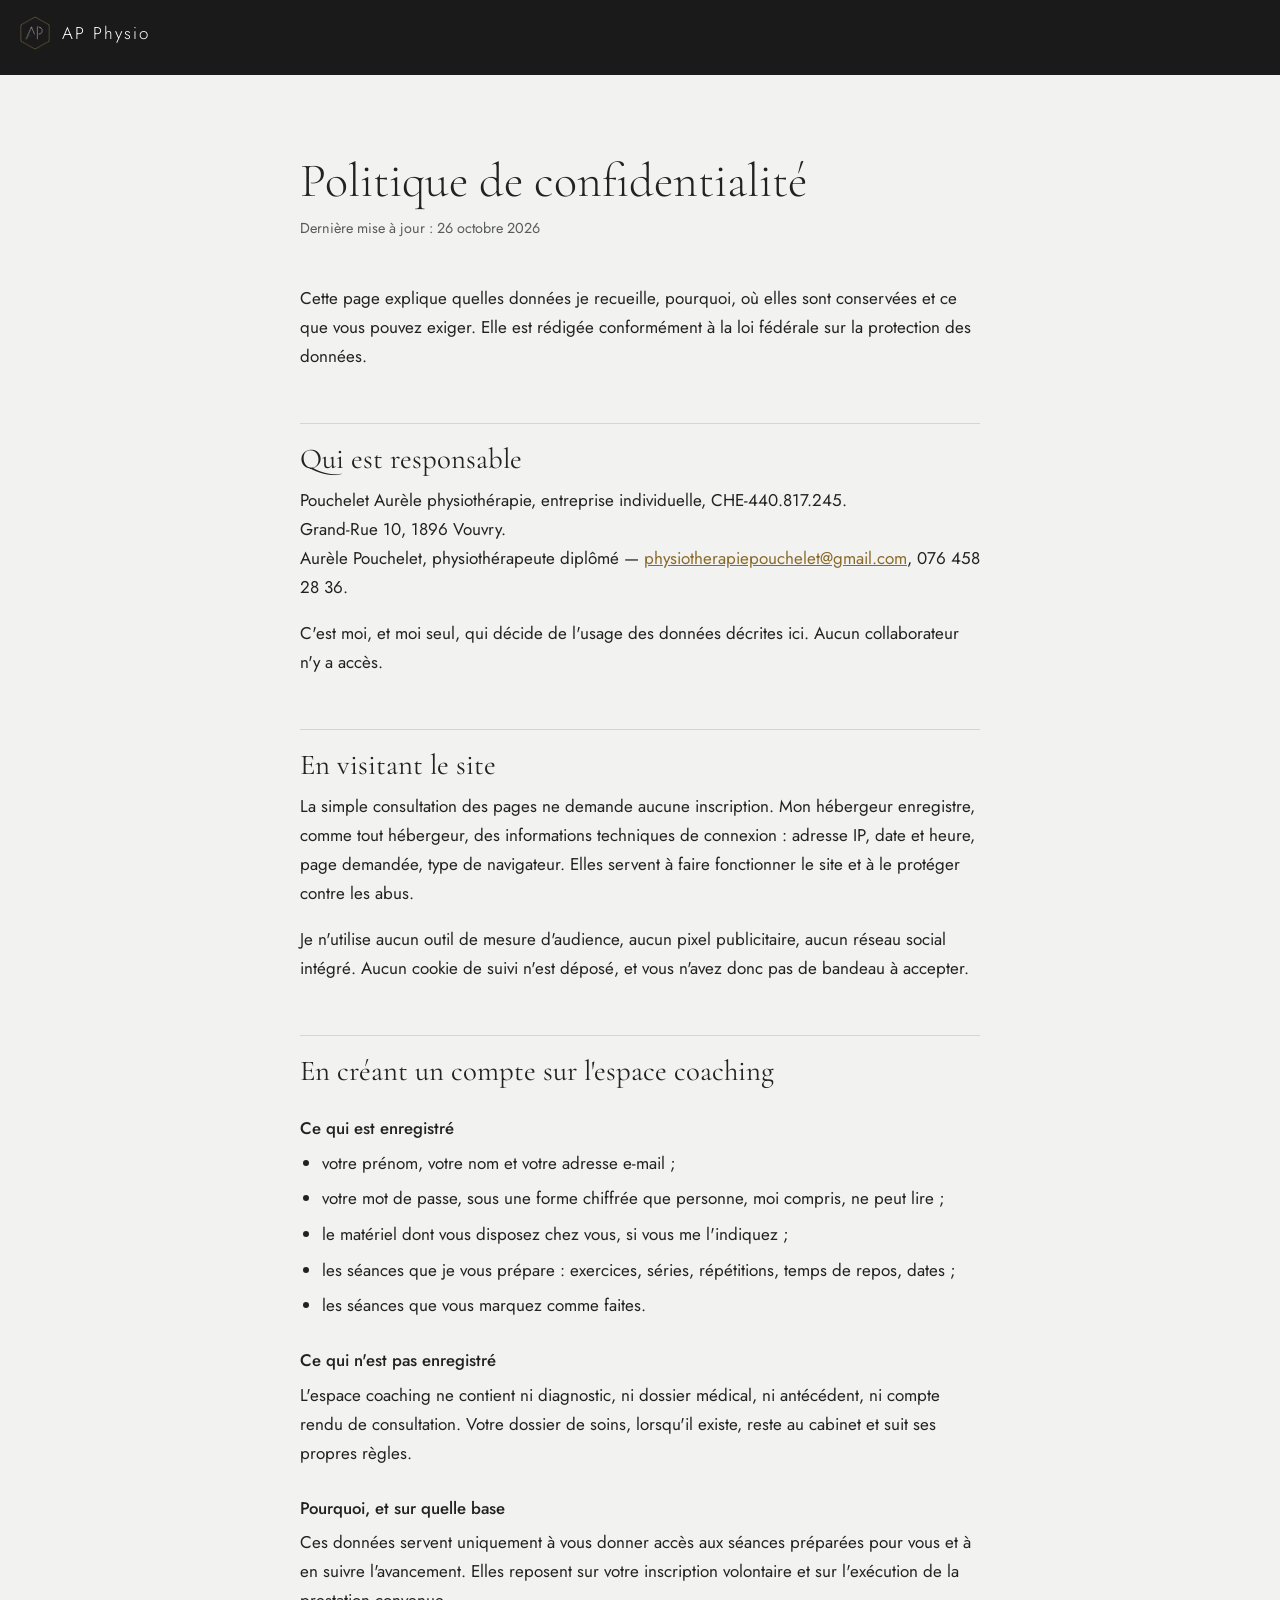
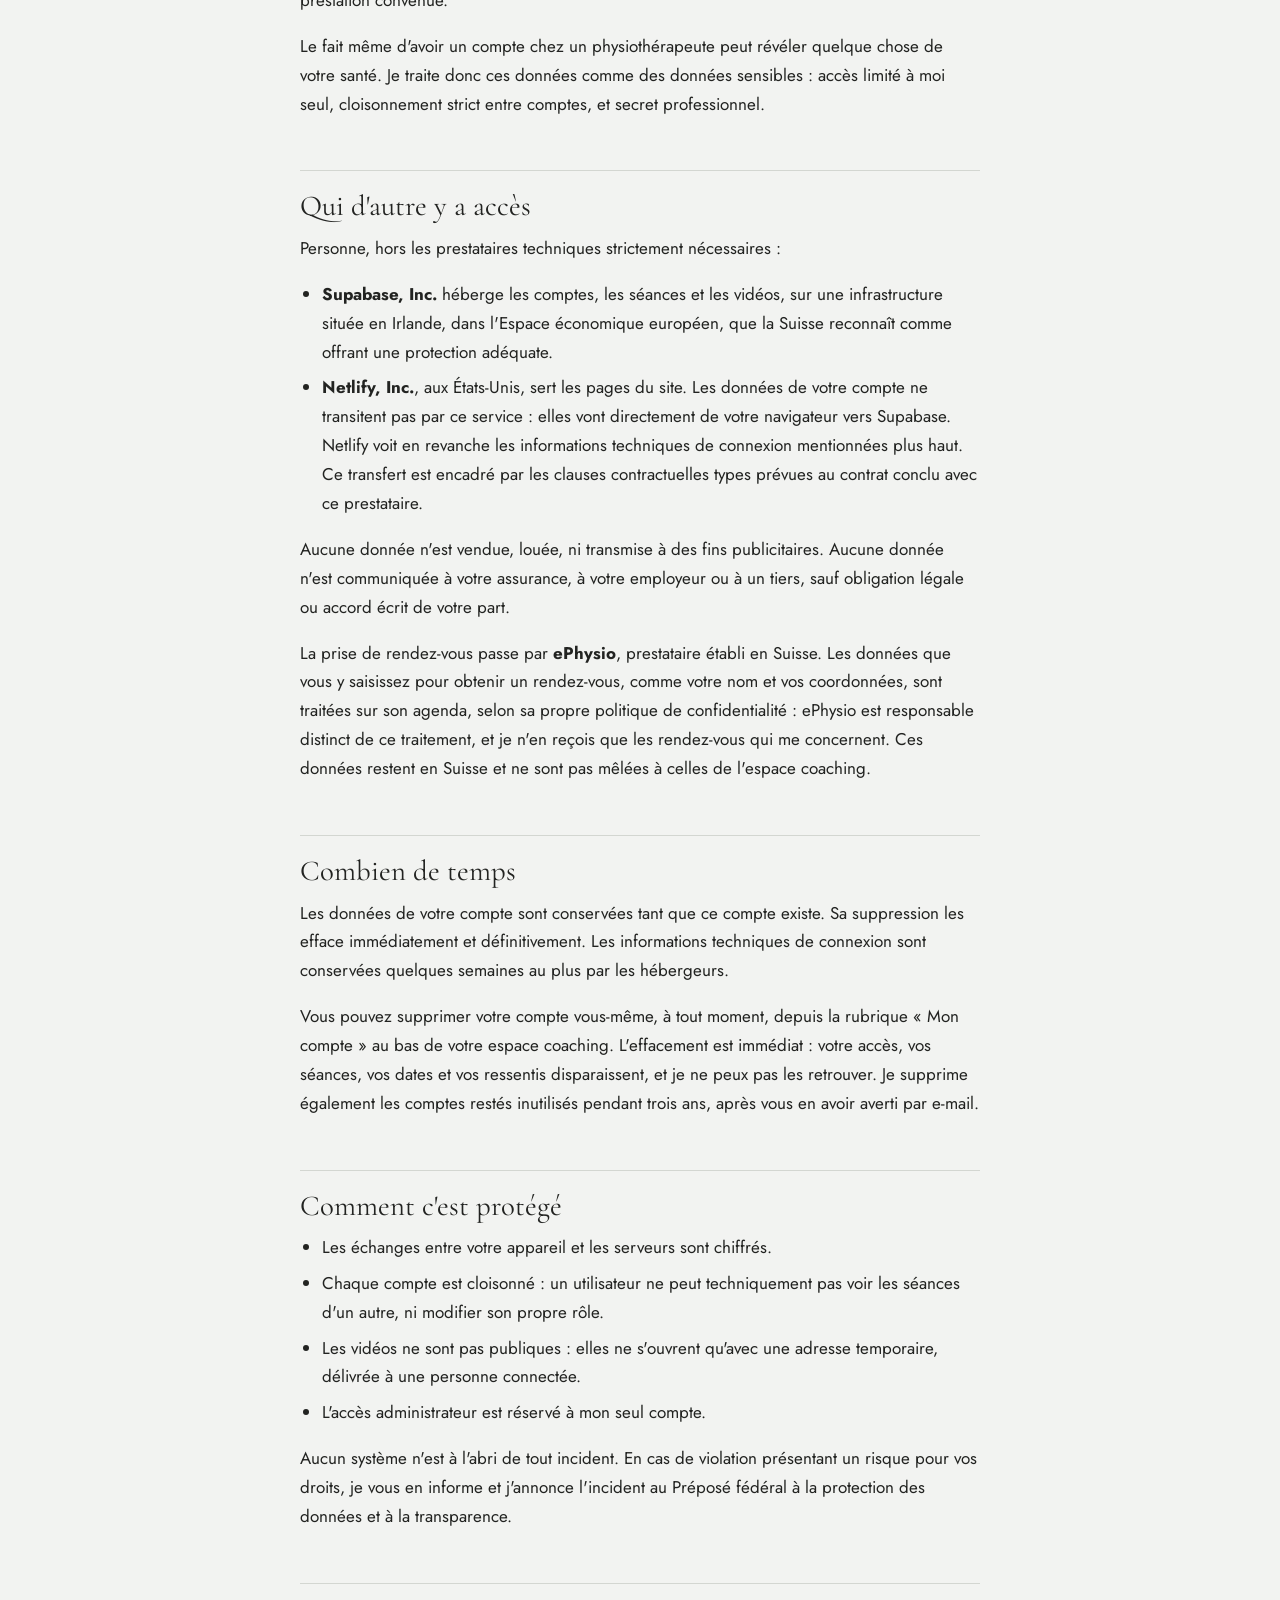
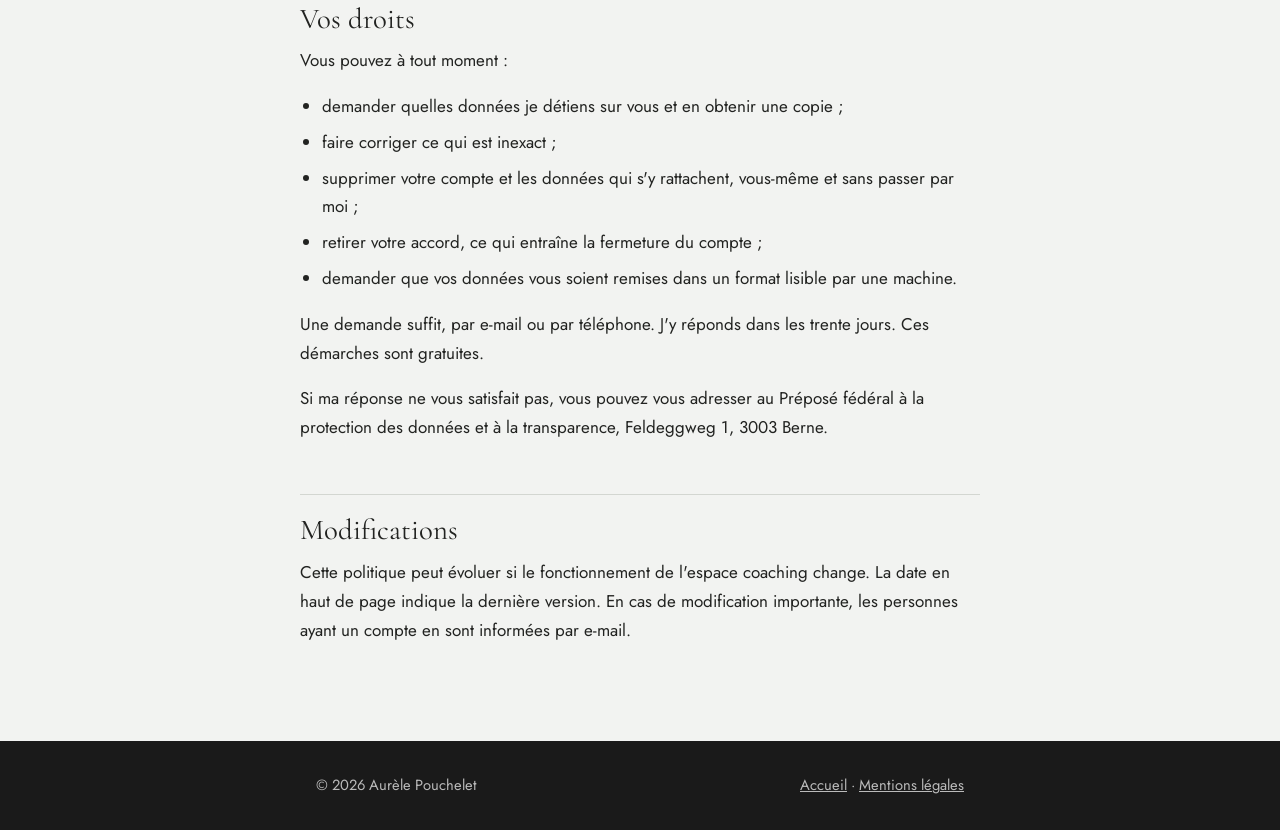
==== commit c6ce1c0d: "Suppression de compte depuis l'interface, par la personne et par l'administrateur Bouton à double co" ====
--- a/confidentialite/index.html
+++ b/confidentialite/index.html
@@ -59,8 +59,8 @@
   <p>La prise de rendez-vous passe par <strong>ePhysio</strong>, prestataire établi en Suisse. Les données que vous y saisissez pour obtenir un rendez-vous, comme votre nom et vos coordonnées, sont traitées sur son agenda, selon sa propre politique de confidentialité : ePhysio est responsable distinct de ce traitement, et je n'en reçois que les rendez-vous qui me concernent. Ces données restent en Suisse et ne sont pas mêlées à celles de l'espace coaching.</p>
 
   <h2>Combien de temps</h2>
-  <p>Les données de votre compte sont conservées tant que ce compte existe, puis effacées dans les trente jours suivant sa suppression. Les informations techniques de connexion sont conservées quelques semaines au plus par les hébergeurs.</p>
-  <p>Si vous n'utilisez plus l'espace coaching, dites-le-moi et je supprime votre compte. Je supprime également les comptes restés inutilisés pendant trois ans, après vous en avoir averti par e-mail.</p>
+  <p>Les données de votre compte sont conservées tant que ce compte existe. Sa suppression les efface immédiatement et définitivement. Les informations techniques de connexion sont conservées quelques semaines au plus par les hébergeurs.</p>
+  <p>Vous pouvez supprimer votre compte vous-même, à tout moment, depuis la rubrique « Mon compte » au bas de votre espace coaching. L'effacement est immédiat : votre accès, vos séances, vos dates et vos ressentis disparaissent, et je ne peux pas les retrouver. Je supprime également les comptes restés inutilisés pendant trois ans, après vous en avoir averti par e-mail.</p>
 
   <h2>Comment c'est protégé</h2>
   <ul>
@@ -76,7 +76,7 @@
   <ul>
     <li>demander quelles données je détiens sur vous et en obtenir une copie ;</li>
     <li>faire corriger ce qui est inexact ;</li>
-    <li>demander la suppression de votre compte et des données qui s'y rattachent ;</li>
+    <li>supprimer votre compte et les données qui s'y rattachent, vous-même et sans passer par moi ;</li>
     <li>retirer votre accord, ce qui entraîne la fermeture du compte ;</li>
     <li>demander que vos données vous soient remises dans un format lisible par une machine.</li>
   </ul>
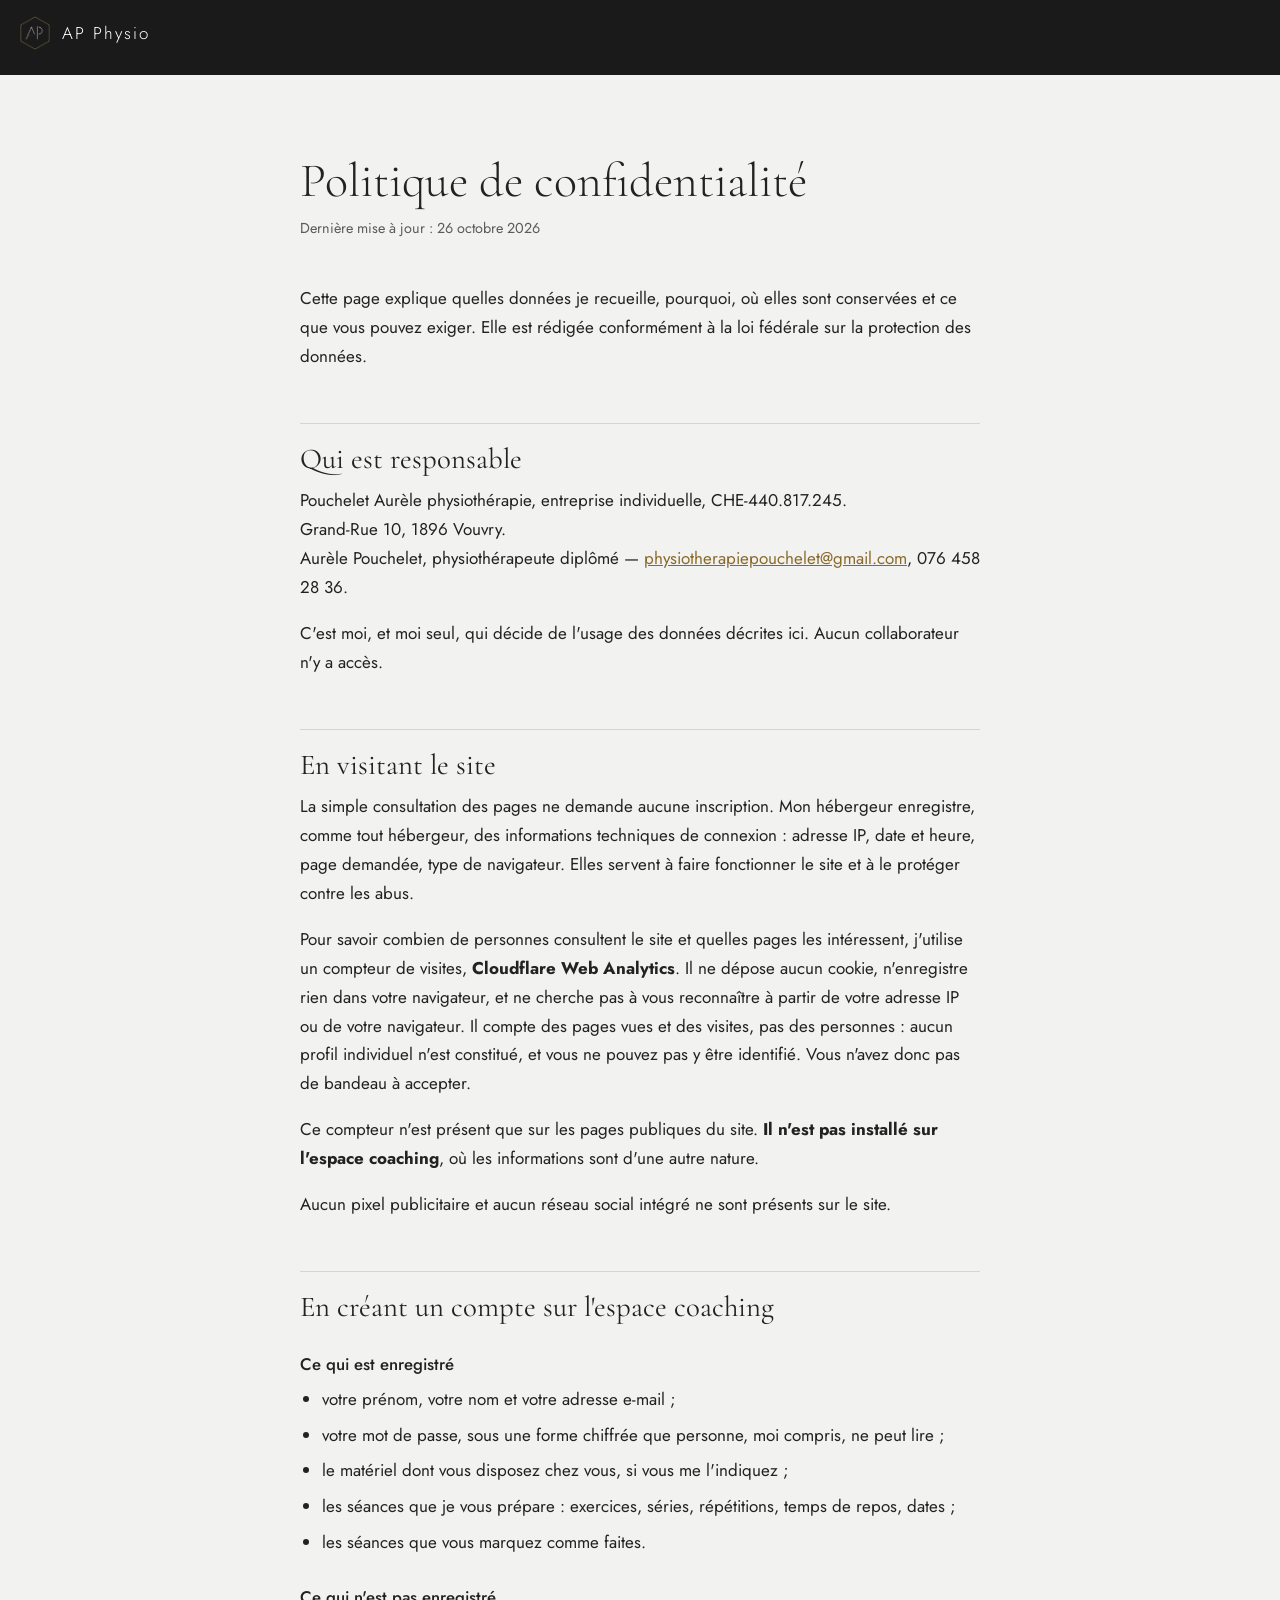
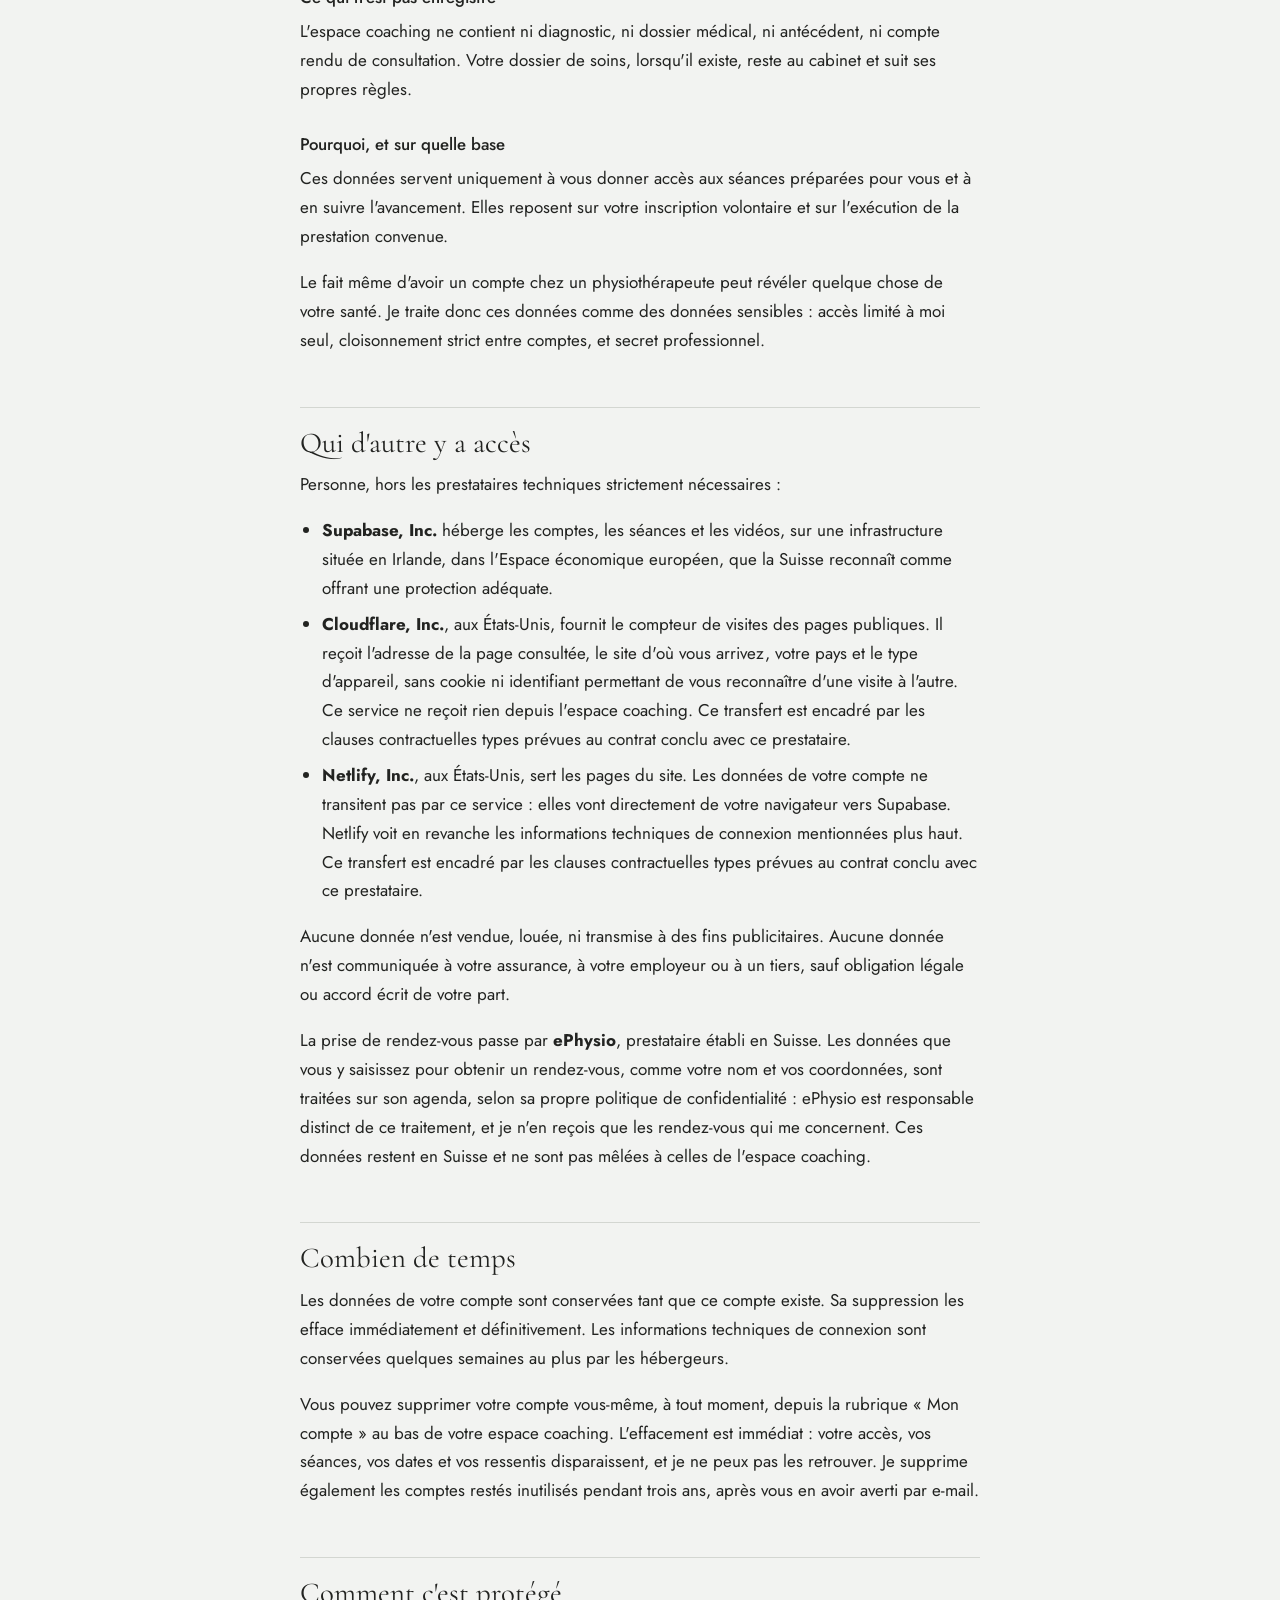
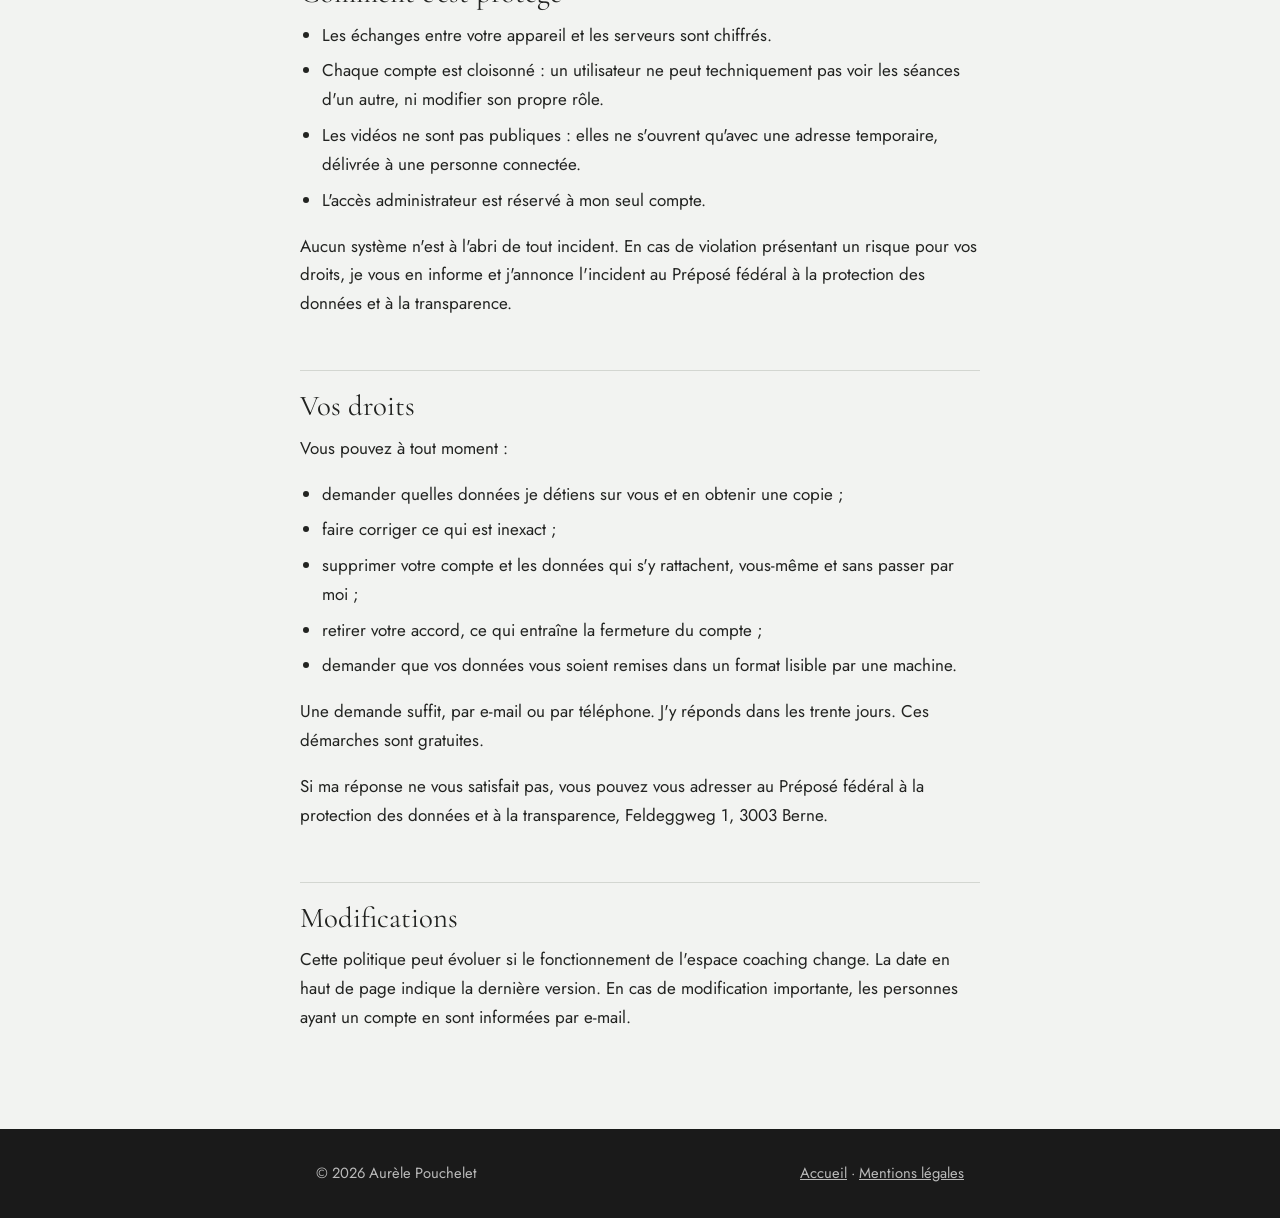
==== commit 5a194755: "Mesure d'audience Cloudflare sur les pages publiques Co-Authored-By: Claude Sonnet 5.5 <noreply@anth" ====
--- a/confidentialite/index.html
+++ b/confidentialite/index.html
@@ -32,7 +32,9 @@
 
   <h2>En visitant le site</h2>
   <p>La simple consultation des pages ne demande aucune inscription. Mon hébergeur enregistre, comme tout hébergeur, des informations techniques de connexion : adresse IP, date et heure, page demandée, type de navigateur. Elles servent à faire fonctionner le site et à le protéger contre les abus.</p>
-  <p>Je n'utilise aucun outil de mesure d'audience, aucun pixel publicitaire, aucun réseau social intégré. Aucun cookie de suivi n'est déposé, et vous n'avez donc pas de bandeau à accepter.</p>
+  <p>Pour savoir combien de personnes consultent le site et quelles pages les intéressent, j'utilise un compteur de visites, <strong>Cloudflare Web Analytics</strong>. Il ne dépose aucun cookie, n'enregistre rien dans votre navigateur, et ne cherche pas à vous reconnaître à partir de votre adresse IP ou de votre navigateur. Il compte des pages vues et des visites, pas des personnes : aucun profil individuel n'est constitué, et vous ne pouvez pas y être identifié. Vous n'avez donc pas de bandeau à accepter.</p>
+  <p>Ce compteur n'est présent que sur les pages publiques du site. <strong>Il n'est pas installé sur l'espace coaching</strong>, où les informations sont d'une autre nature.</p>
+  <p>Aucun pixel publicitaire et aucun réseau social intégré ne sont présents sur le site.</p>
 
   <h2>En créant un compte sur l'espace coaching</h2>
   <h3>Ce qui est enregistré</h3>
@@ -53,6 +55,7 @@
   <p>Personne, hors les prestataires techniques strictement nécessaires :</p>
   <ul>
     <li><strong>Supabase, Inc.</strong> héberge les comptes, les séances et les vidéos, sur une infrastructure située en Irlande, dans l'Espace économique européen, que la Suisse reconnaît comme offrant une protection adéquate.</li>
+    <li><strong>Cloudflare, Inc.</strong>, aux États-Unis, fournit le compteur de visites des pages publiques. Il reçoit l'adresse de la page consultée, le site d'où vous arrivez, votre pays et le type d'appareil, sans cookie ni identifiant permettant de vous reconnaître d'une visite à l'autre. Ce service ne reçoit rien depuis l'espace coaching. Ce transfert est encadré par les clauses contractuelles types prévues au contrat conclu avec ce prestataire.</li>
     <li><strong>Netlify, Inc.</strong>, aux États-Unis, sert les pages du site. Les données de votre compte ne transitent pas par ce service : elles vont directement de votre navigateur vers Supabase. Netlify voit en revanche les informations techniques de connexion mentionnées plus haut. Ce transfert est encadré par les clauses contractuelles types prévues au contrat conclu avec ce prestataire.</li>
   </ul>
   <p>Aucune donnée n'est vendue, louée, ni transmise à des fins publicitaires. Aucune donnée n'est communiquée à votre assurance, à votre employeur ou à un tiers, sauf obligation légale ou accord écrit de votre part.</p>
@@ -94,5 +97,7 @@
   </div>
 </footer>
 
+<!-- Mesure d'audience Cloudflare : sans cookie, sans identifiant. -->
+<script defer src="https://static.cloudflareinsights.com/beacon.min.js" data-cf-beacon='{"token": "75a1da9685ce4d23bb6e6b52f5671e19"}'></script>
 </body>
 </html>
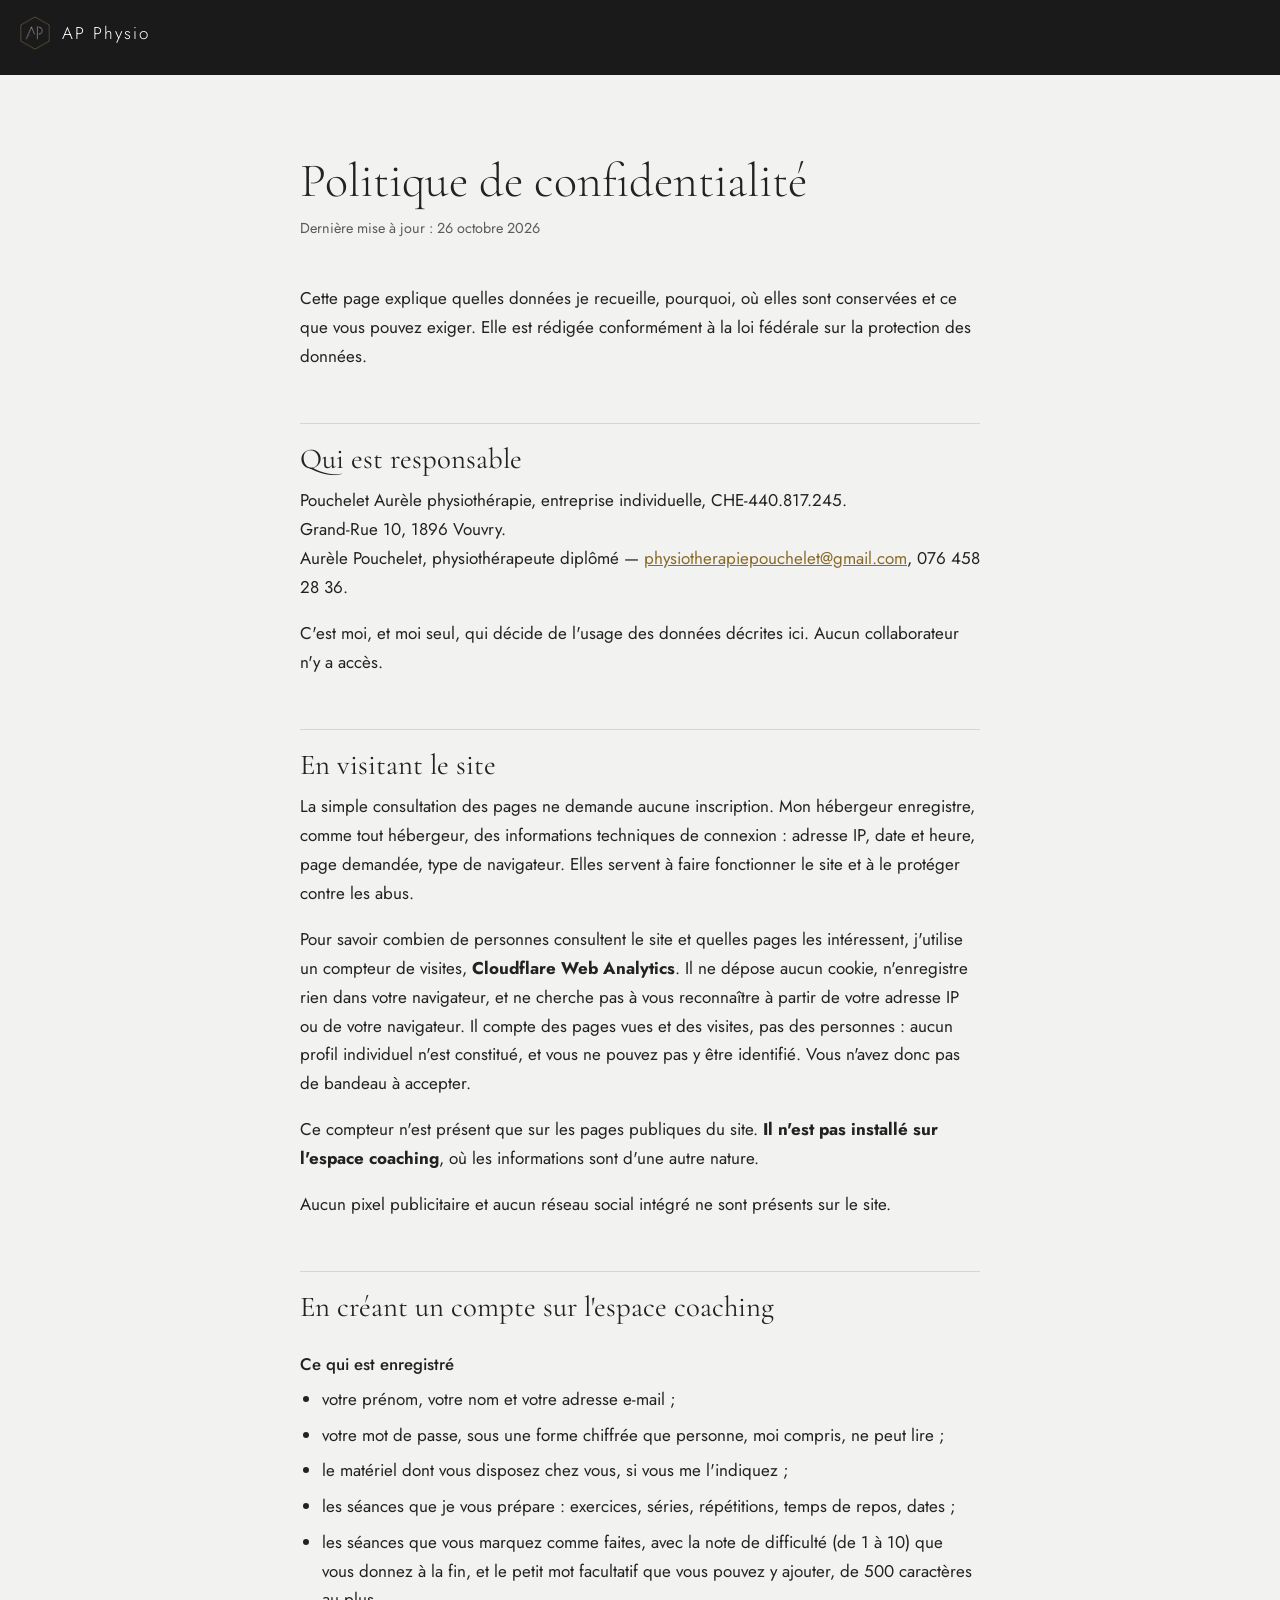
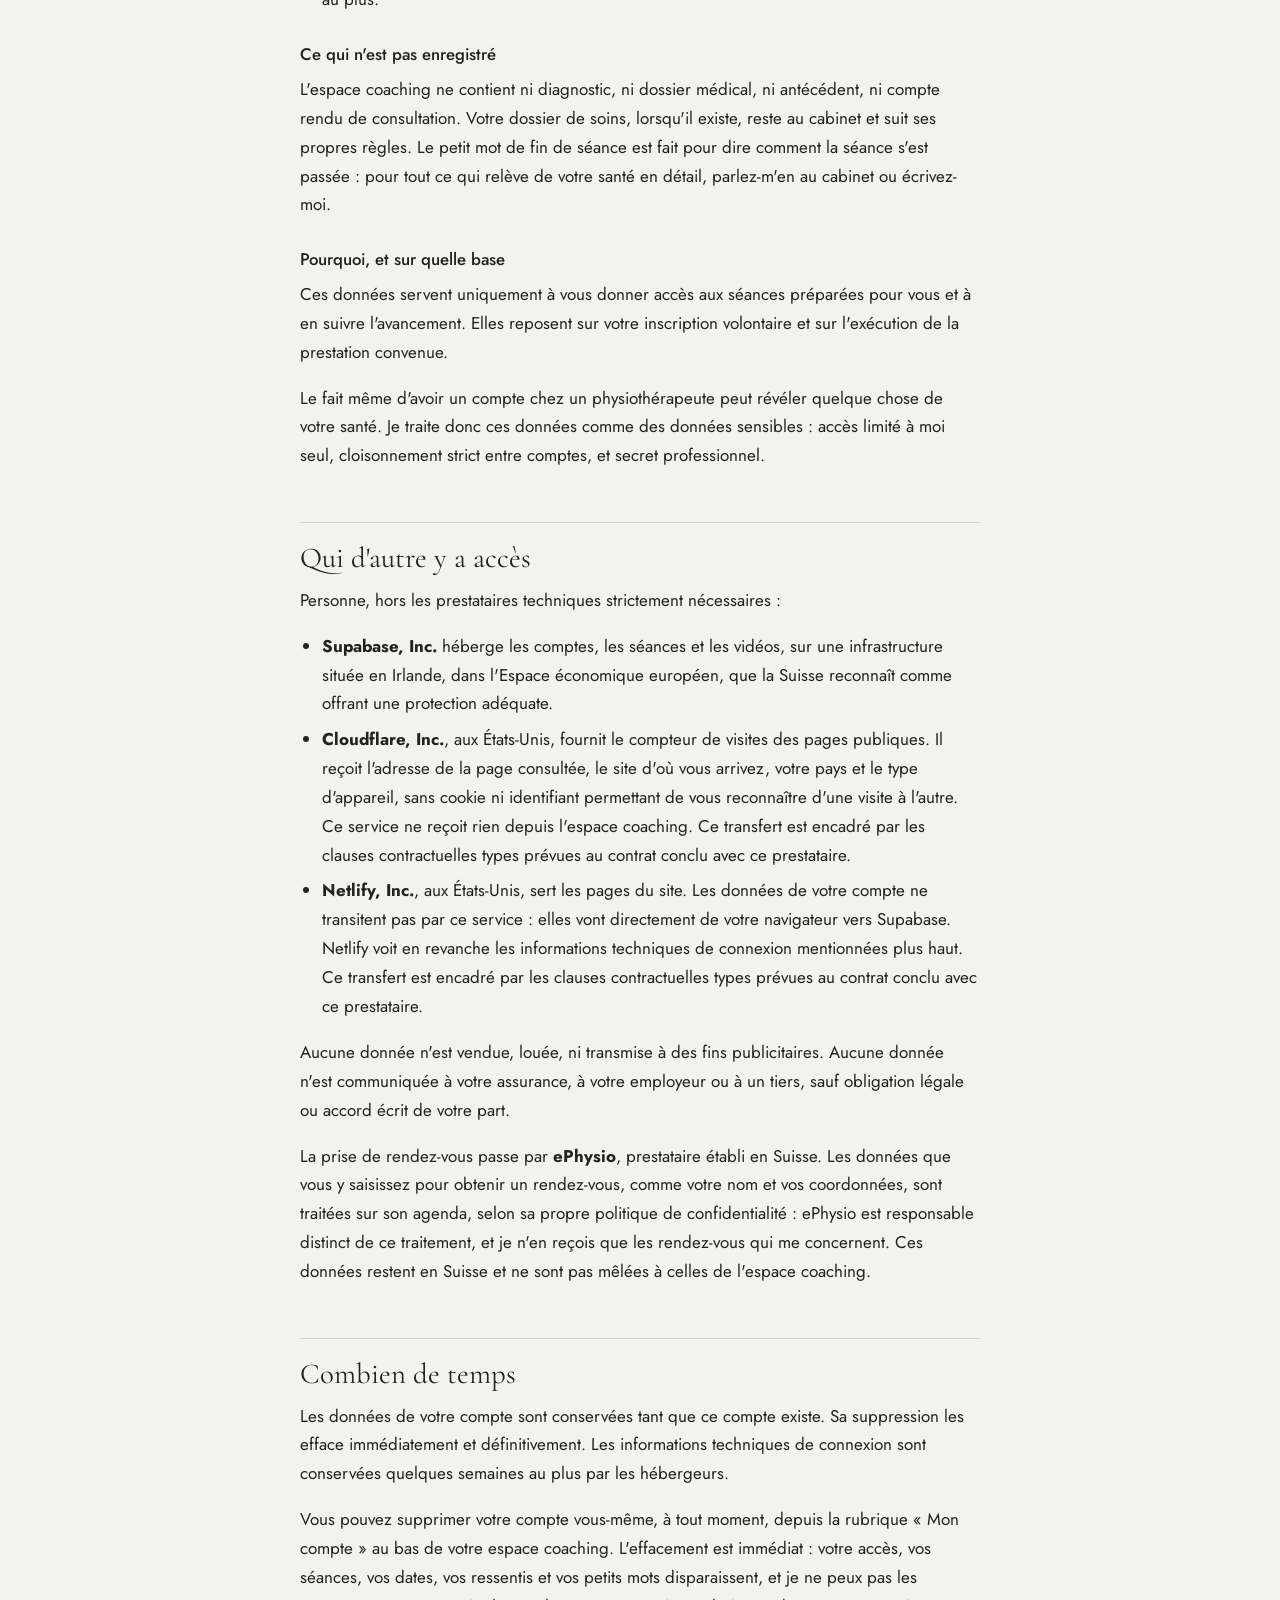
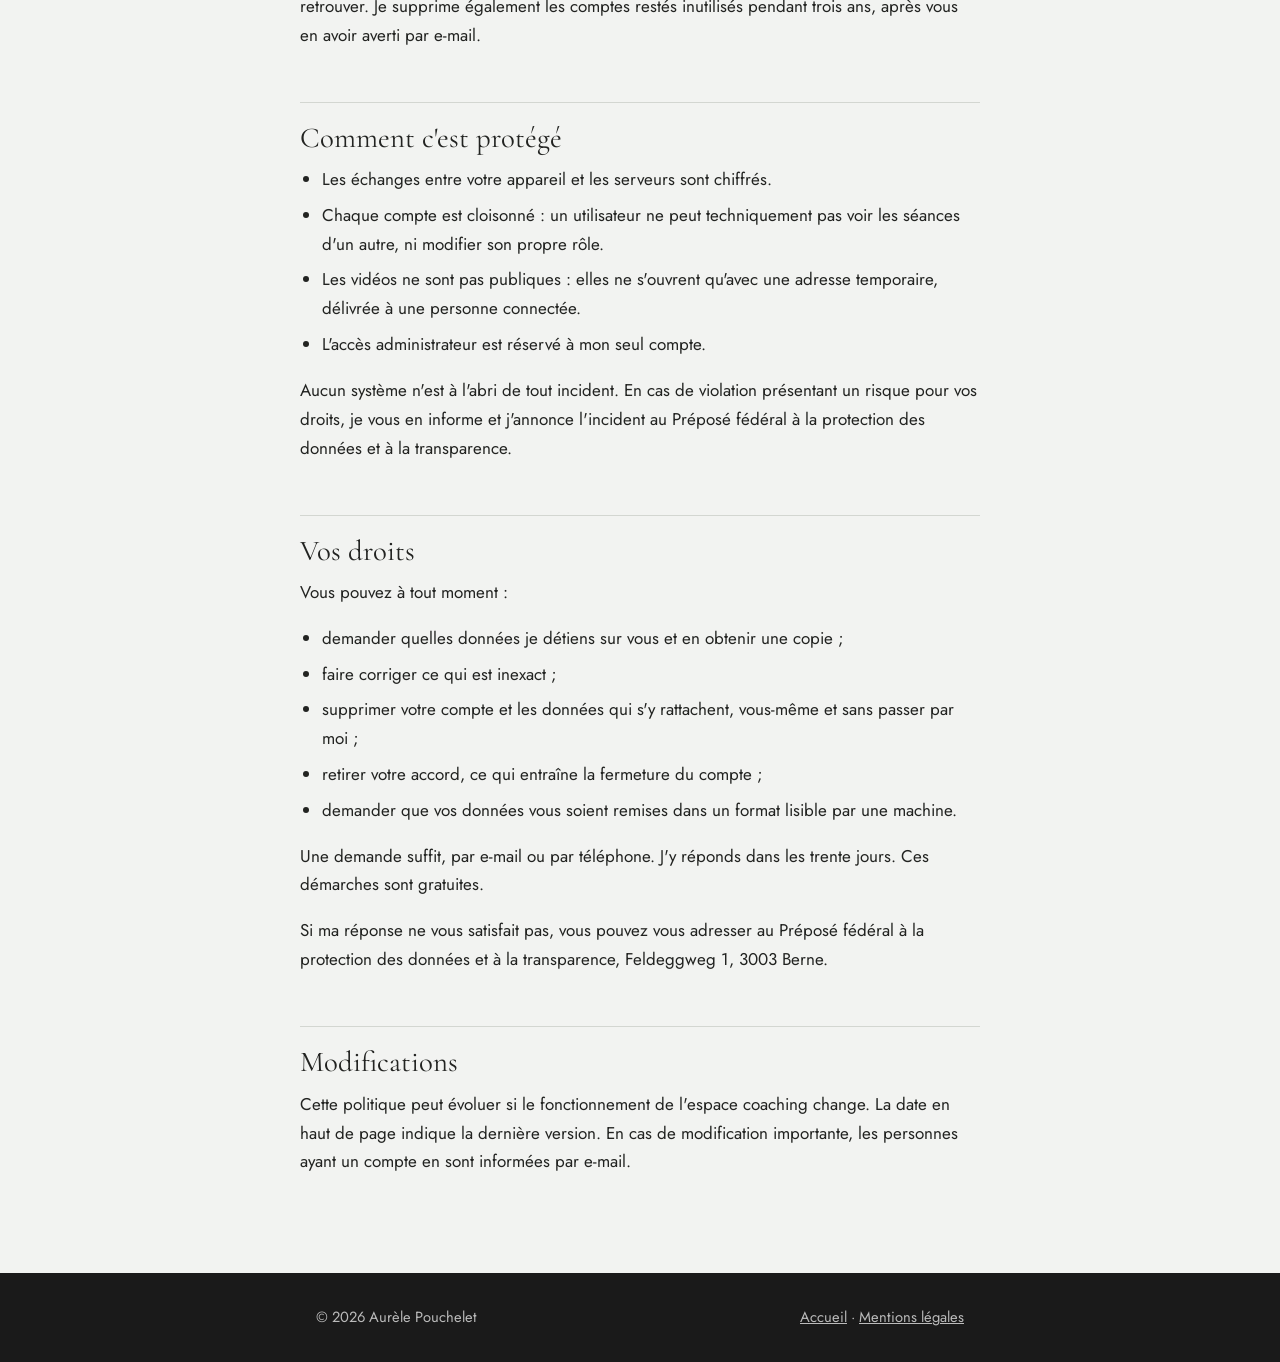
==== commit 90304e33: "Petit mot facultatif en fin de séance, à côté de la note de difficulté Co-Authored-By: Claude Sonnet" ====
--- a/confidentialite/index.html
+++ b/confidentialite/index.html
@@ -43,10 +43,10 @@
     <li>votre mot de passe, sous une forme chiffrée que personne, moi compris, ne peut lire ;</li>
     <li>le matériel dont vous disposez chez vous, si vous me l'indiquez ;</li>
     <li>les séances que je vous prépare : exercices, séries, répétitions, temps de repos, dates ;</li>
-    <li>les séances que vous marquez comme faites.</li>
+    <li>les séances que vous marquez comme faites, avec la note de difficulté (de 1 à 10) que vous donnez à la fin, et le petit mot facultatif que vous pouvez y ajouter, de 500 caractères au plus.</li>
   </ul>
   <h3>Ce qui n'est pas enregistré</h3>
-  <p>L'espace coaching ne contient ni diagnostic, ni dossier médical, ni antécédent, ni compte rendu de consultation. Votre dossier de soins, lorsqu'il existe, reste au cabinet et suit ses propres règles.</p>
+  <p>L'espace coaching ne contient ni diagnostic, ni dossier médical, ni antécédent, ni compte rendu de consultation. Votre dossier de soins, lorsqu'il existe, reste au cabinet et suit ses propres règles. Le petit mot de fin de séance est fait pour dire comment la séance s'est passée : pour tout ce qui relève de votre santé en détail, parlez-m'en au cabinet ou écrivez-moi.</p>
   <h3>Pourquoi, et sur quelle base</h3>
   <p>Ces données servent uniquement à vous donner accès aux séances préparées pour vous et à en suivre l'avancement. Elles reposent sur votre inscription volontaire et sur l'exécution de la prestation convenue.</p>
   <p>Le fait même d'avoir un compte chez un physiothérapeute peut révéler quelque chose de votre santé. Je traite donc ces données comme des données sensibles : accès limité à moi seul, cloisonnement strict entre comptes, et secret professionnel.</p>
@@ -63,7 +63,7 @@
 
   <h2>Combien de temps</h2>
   <p>Les données de votre compte sont conservées tant que ce compte existe. Sa suppression les efface immédiatement et définitivement. Les informations techniques de connexion sont conservées quelques semaines au plus par les hébergeurs.</p>
-  <p>Vous pouvez supprimer votre compte vous-même, à tout moment, depuis la rubrique « Mon compte » au bas de votre espace coaching. L'effacement est immédiat : votre accès, vos séances, vos dates et vos ressentis disparaissent, et je ne peux pas les retrouver. Je supprime également les comptes restés inutilisés pendant trois ans, après vous en avoir averti par e-mail.</p>
+  <p>Vous pouvez supprimer votre compte vous-même, à tout moment, depuis la rubrique « Mon compte » au bas de votre espace coaching. L'effacement est immédiat : votre accès, vos séances, vos dates, vos ressentis et vos petits mots disparaissent, et je ne peux pas les retrouver. Je supprime également les comptes restés inutilisés pendant trois ans, après vous en avoir averti par e-mail.</p>
 
   <h2>Comment c'est protégé</h2>
   <ul>
